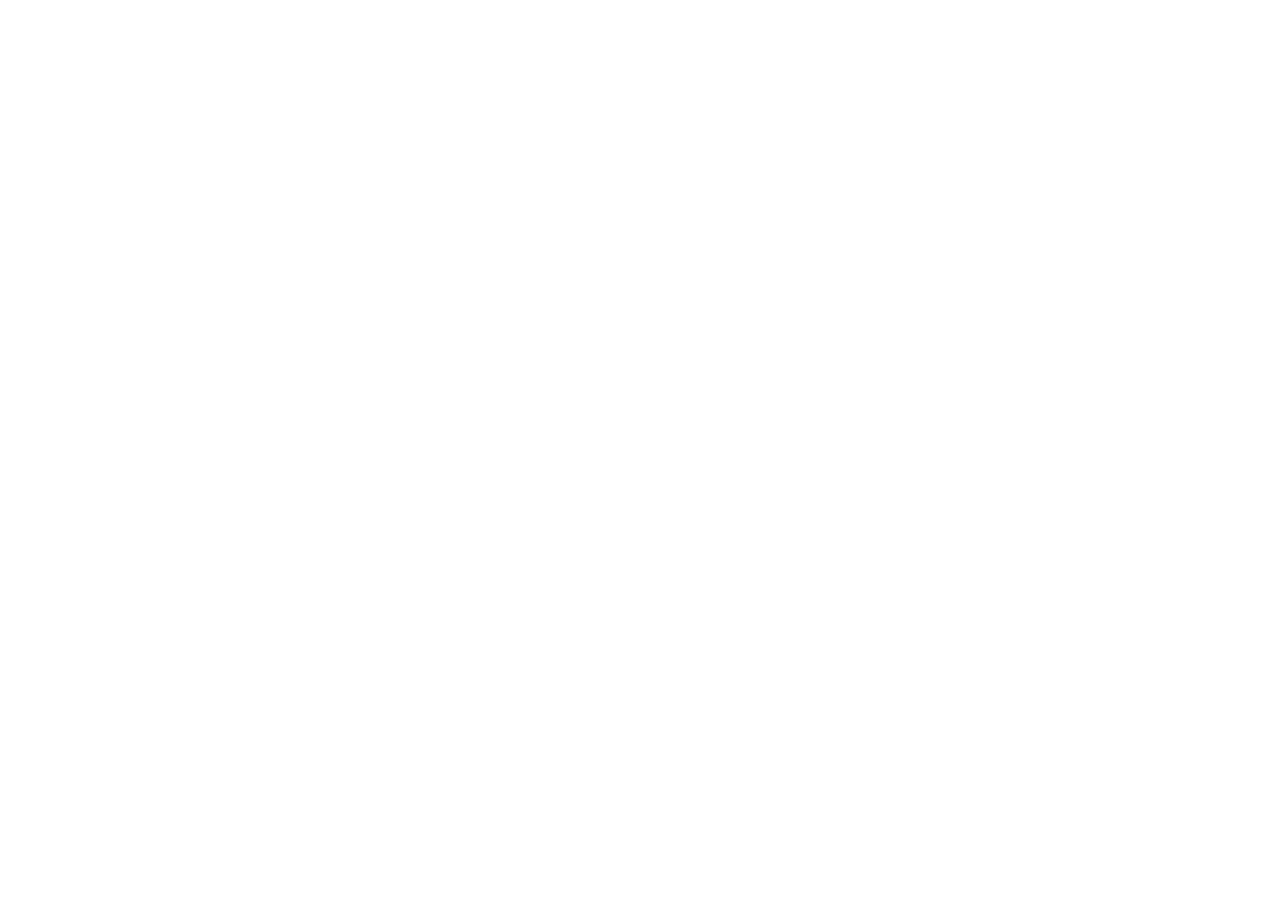
==== index.html @ 2f70f48c "init project" ====
<!DOCTYPE html>
<html lang="en">

<head>
  <meta charset="UTF-8">
  <meta http-equiv="X-UA-Compatible" content="IE=edge">
  <meta name="viewport" content="width=device-width, initial-scale=1.0">
  <title>Document</title>
</head>

<body>

</body>

</html>
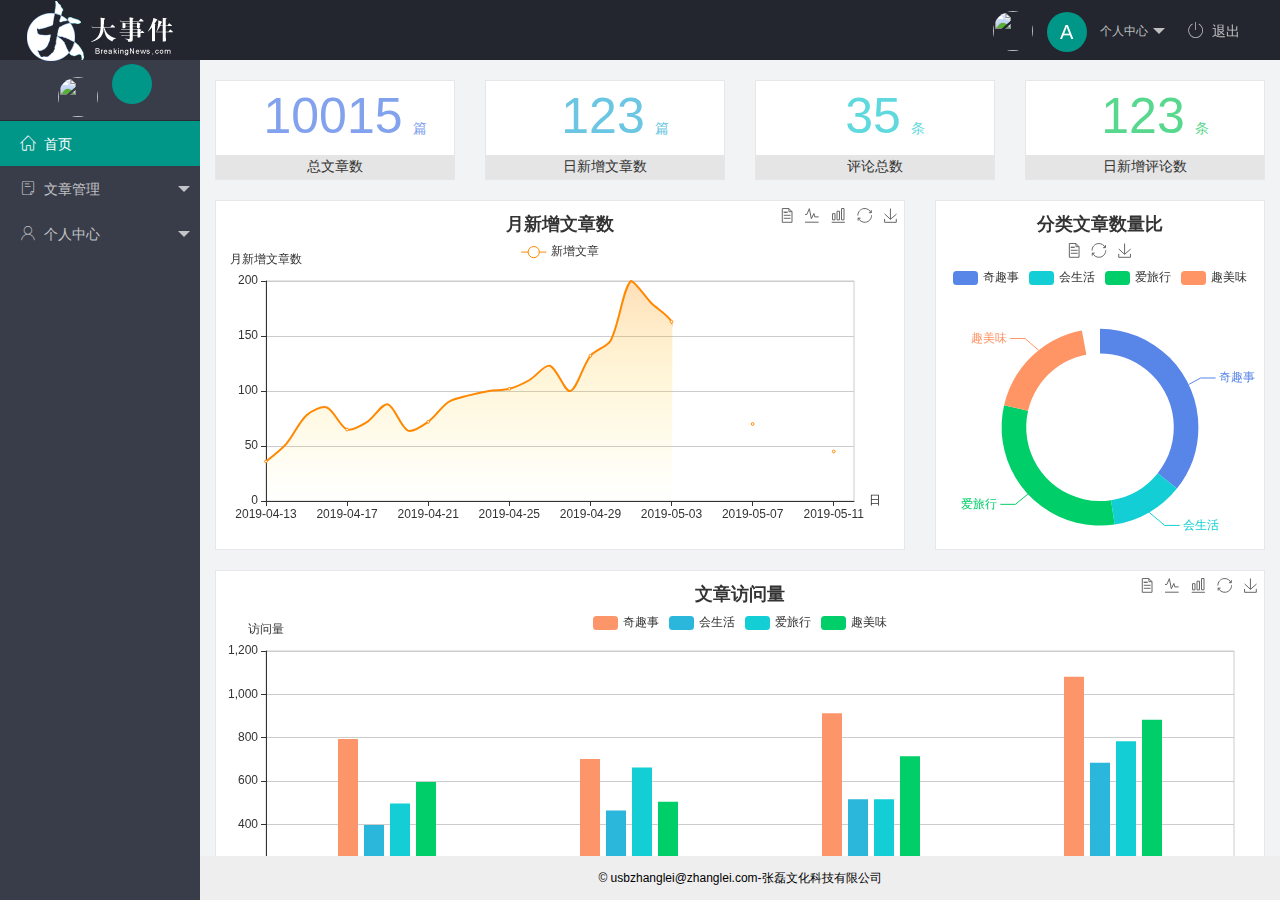
==== commit b0925c0a: "完成了主页功能的开发" ====
--- a/index.html
+++ b/index.html
@@ -1,15 +1,85 @@
 <!DOCTYPE html>
-<html lang="en">
+<html>
 
 <head>
-  <meta charset="UTF-8">
-  <meta http-equiv="X-UA-Compatible" content="IE=edge">
-  <meta name="viewport" content="width=device-width, initial-scale=1.0">
-  <title>Document</title>
+  <meta charset="utf-8">
+  <meta name="viewport" content="width=device-width, initial-scale=1, maximum-scale=1">
+  <title>后台主页</title>
+  <link rel="stylesheet" href="./assets/lib/layui/css/layui.css">
+  <link rel="stylesheet" href="./assets/fonts/iconfont.css">
+  <link rel="stylesheet" href="./assets/css/index.css">
 </head>
 
 <body>
+  <div class="layui-layout layui-layout-admin">
+    <div class="layui-header">
+      <div class="layui-logo layui-hide-xs">
+        <img src="./assets/images/logo.png" alt="">
+      </div>
+      <!-- 头部区域（可配合layui 已有的水平导航） -->
+      <ul class="layui-nav layui-layout-right">
+        <li class="layui-nav-item layui-hide layui-show-md-inline-block">
+          <a href="javascript:;" class="userinfo">
+            <img src="http://t.cn/RCzsdCq" class="layui-nav-img">
+            <span class="text-avatar">A</span>
+            个人中心
+          </a>
+          <dl class="layui-nav-child">
+            <dd><a href="">基本资料</a></dd>
+            <dd><a href="">更换头像</a></dd>
+            <dd><a href="">重置密码</a></dd>
+          </dl>
+        <li class="layui-nav-item"><a href="javascript:;" id="btnLogout"><span class="iconfont icon-tuichu"></span>退出</a></li>
+        </li>
+    </div>
 
+    <div class="layui-side layui-bg-black">
+      <div class="layui-side-scroll">
+        <div class="userinfo">
+          <img src="http://t.cn/RCzsdCq" class="layui-nav-img">
+          <span class="text-avatar"></span>
+          <span id="welcome"></span>
+        </div>
+        <!-- 左侧导航区域（可配合layui已有的垂直导航） -->
+
+        <ul class="layui-nav layui-nav-tree" lay-shrink="all">
+          <li class="layui-nav-item layui-nav-itemed layui-this">
+            <a href="./home/dashboard.html" target="fm"><span class="iconfont icon-home"></span>首页</a>
+          </li>
+          <li class="layui-nav-item">
+            <a href="javascript:;"><span class="iconfont icon-16"></span>文章管理</a>
+            <dl class="layui-nav-child">
+              <dd><a href="javascript:;"><i class="layui-icon layui-icon-app"></i> 文章类别</a></dd>
+              <dd><a href="javascript:;"><i class="layui-icon layui-icon-app"></i> 文章列表</a></dd>
+              <dd><a href="javascript:;"><i class="layui-icon layui-icon-app"></i> 发布文章</a></dd>
+            </dl>
+          </li>
+          <li class="layui-nav-item">
+            <a href="javascript:;"><span class="iconfont icon-user"></span>个人中心</a>
+            <dl class="layui-nav-child">
+              <dd><a href="javascript:;"><i class="layui-icon layui-icon-app"></i> 基本资料</a></dd>
+              <dd><a href="javascript:;"><i class="layui-icon layui-icon-app"></i> 更换头像</a></dd>
+              <dd><a href="javascript:;"><i class="layui-icon layui-icon-app"></i> 重置密码</a></dd>
+            </dl>
+          </li>
+        </ul>
+      </div>
+    </div>
+
+    <div class="layui-body">
+      <!-- 内容主体区域 -->
+      <iframe name="fm" src="./home/dashboard.html" frameborder="0"></iframe>
+    </div>
+
+    <div class="layui-footer">
+      <!-- 底部固定区域 -->
+      © usbzhanglei@zhanglei.com-张磊文化科技有限公司
+    </div>
+  </div>
+  <script src="./assets/lib/layui/layui.all.js"></script>
+  <script src="./assets/lib/jquery.js"></script>
+  <script src="./assets/js/baseAPI.js"></script>
+  <script src="./assets/js/index.js"></script>
 </body>
 
 </html>--- a/assets/lib/layui/css/layui.css
+++ b/assets/lib/layui/css/layui.css
@@ -0,0 +1,2 @@
+/** layui-v2.5.5 MIT License By https://www.layui.com */
+ .layui-inline,img{display:inline-block;vertical-align:middle}h1,h2,h3,h4,h5,h6{font-weight:400}.layui-edge,.layui-header,.layui-inline,.layui-main{position:relative}.layui-body,.layui-edge,.layui-elip{overflow:hidden}.layui-btn,.layui-edge,.layui-inline,img{vertical-align:middle}.layui-btn,.layui-disabled,.layui-icon,.layui-unselect{-moz-user-select:none;-webkit-user-select:none;-ms-user-select:none}.layui-elip,.layui-form-checkbox span,.layui-form-pane .layui-form-label{text-overflow:ellipsis;white-space:nowrap}.layui-breadcrumb,.layui-tree-btnGroup{visibility:hidden}blockquote,body,button,dd,div,dl,dt,form,h1,h2,h3,h4,h5,h6,input,li,ol,p,pre,td,textarea,th,ul{margin:0;padding:0;-webkit-tap-highlight-color:rgba(0,0,0,0)}a:active,a:hover{outline:0}img{border:none}li{list-style:none}table{border-collapse:collapse;border-spacing:0}h4,h5,h6{font-size:100%}button,input,optgroup,option,select,textarea{font-family:inherit;font-size:inherit;font-style:inherit;font-weight:inherit;outline:0}pre{white-space:pre-wrap;white-space:-moz-pre-wrap;white-space:-pre-wrap;white-space:-o-pre-wrap;word-wrap:break-word}body{line-height:24px;font:14px Helvetica Neue,Helvetica,PingFang SC,Tahoma,Arial,sans-serif}hr{height:1px;margin:10px 0;border:0;clear:both}a{color:#333;text-decoration:none}a:hover{color:#777}a cite{font-style:normal;*cursor:pointer}.layui-border-box,.layui-border-box *{box-sizing:border-box}.layui-box,.layui-box *{box-sizing:content-box}.layui-clear{clear:both;*zoom:1}.layui-clear:after{content:'\20';clear:both;*zoom:1;display:block;height:0}.layui-inline{*display:inline;*zoom:1}.layui-edge{display:inline-block;width:0;height:0;border-width:6px;border-style:dashed;border-color:transparent}.layui-edge-top{top:-4px;border-bottom-color:#999;border-bottom-style:solid}.layui-edge-right{border-left-color:#999;border-left-style:solid}.layui-edge-bottom{top:2px;border-top-color:#999;border-top-style:solid}.layui-edge-left{border-right-color:#999;border-right-style:solid}.layui-disabled,.layui-disabled:hover{color:#d2d2d2!important;cursor:not-allowed!important}.layui-circle{border-radius:100%}.layui-show{display:block!important}.layui-hide{display:none!important}@font-face{font-family:layui-icon;src:url(../font/iconfont.eot?v=250);src:url(../font/iconfont.eot?v=250#iefix) format('embedded-opentype'),url(../font/iconfont.woff2?v=250) format('woff2'),url(../font/iconfont.woff?v=250) format('woff'),url(../font/iconfont.ttf?v=250) format('truetype'),url(../font/iconfont.svg?v=250#layui-icon) format('svg')}.layui-icon{font-family:layui-icon!important;font-size:16px;font-style:normal;-webkit-font-smoothing:antialiased;-moz-osx-font-smoothing:grayscale}.layui-icon-reply-fill:before{content:"\e611"}.layui-icon-set-fill:before{content:"\e614"}.layui-icon-menu-fill:before{content:"\e60f"}.layui-icon-search:before{content:"\e615"}.layui-icon-share:before{content:"\e641"}.layui-icon-set-sm:before{content:"\e620"}.layui-icon-engine:before{content:"\e628"}.layui-icon-close:before{content:"\1006"}.layui-icon-close-fill:before{content:"\1007"}.layui-icon-chart-screen:before{content:"\e629"}.layui-icon-star:before{content:"\e600"}.layui-icon-circle-dot:before{content:"\e617"}.layui-icon-chat:before{content:"\e606"}.layui-icon-release:before{content:"\e609"}.layui-icon-list:before{content:"\e60a"}.layui-icon-chart:before{content:"\e62c"}.layui-icon-ok-circle:before{content:"\1005"}.layui-icon-layim-theme:before{content:"\e61b"}.layui-icon-table:before{content:"\e62d"}.layui-icon-right:before{content:"\e602"}.layui-icon-left:before{content:"\e603"}.layui-icon-cart-simple:before{content:"\e698"}.layui-icon-face-cry:before{content:"\e69c"}.layui-icon-face-smile:before{content:"\e6af"}.layui-icon-survey:before{content:"\e6b2"}.layui-icon-tree:before{content:"\e62e"}.layui-icon-upload-circle:before{content:"\e62f"}.layui-icon-add-circle:before{content:"\e61f"}.layui-icon-download-circle:before{content:"\e601"}.layui-icon-templeate-1:before{content:"\e630"}.layui-icon-util:before{content:"\e631"}.layui-icon-face-surprised:before{content:"\e664"}.layui-icon-edit:before{content:"\e642"}.layui-icon-speaker:before{content:"\e645"}.layui-icon-down:before{content:"\e61a"}.layui-icon-file:before{content:"\e621"}.layui-icon-layouts:before{content:"\e632"}.layui-icon-rate-half:before{content:"\e6c9"}.layui-icon-add-circle-fine:before{content:"\e608"}.layui-icon-prev-circle:before{content:"\e633"}.layui-icon-read:before{content:"\e705"}.layui-icon-404:before{content:"\e61c"}.layui-icon-carousel:before{content:"\e634"}.layui-icon-help:before{content:"\e607"}.layui-icon-code-circle:before{content:"\e635"}.layui-icon-water:before{content:"\e636"}.layui-icon-username:before{content:"\e66f"}.layui-icon-find-fill:before{content:"\e670"}.layui-icon-about:before{content:"\e60b"}.layui-icon-location:before{content:"\e715"}.layui-icon-up:before{content:"\e619"}.layui-icon-pause:before{content:"\e651"}.layui-icon-date:before{content:"\e637"}.layui-icon-layim-uploadfile:before{content:"\e61d"}.layui-icon-delete:before{content:"\e640"}.layui-icon-play:before{content:"\e652"}.layui-icon-top:before{content:"\e604"}.layui-icon-friends:before{content:"\e612"}.layui-icon-refresh-3:before{content:"\e9aa"}.layui-icon-ok:before{content:"\e605"}.layui-icon-layer:before{content:"\e638"}.layui-icon-face-smile-fine:before{content:"\e60c"}.layui-icon-dollar:before{content:"\e659"}.layui-icon-group:before{content:"\e613"}.layui-icon-layim-download:before{content:"\e61e"}.layui-icon-picture-fine:before{content:"\e60d"}.layui-icon-link:before{content:"\e64c"}.layui-icon-diamond:before{content:"\e735"}.layui-icon-log:before{content:"\e60e"}.layui-icon-rate-solid:before{content:"\e67a"}.layui-icon-fonts-del:before{content:"\e64f"}.layui-icon-unlink:before{content:"\e64d"}.layui-icon-fonts-clear:before{content:"\e639"}.layui-icon-triangle-r:before{content:"\e623"}.layui-icon-circle:before{content:"\e63f"}.layui-icon-radio:before{content:"\e643"}.layui-icon-align-center:before{content:"\e647"}.layui-icon-align-right:before{content:"\e648"}.layui-icon-align-left:before{content:"\e649"}.layui-icon-loading-1:before{content:"\e63e"}.layui-icon-return:before{content:"\e65c"}.layui-icon-fonts-strong:before{content:"\e62b"}.layui-icon-upload:before{content:"\e67c"}.layui-icon-dialogue:before{content:"\e63a"}.layui-icon-video:before{content:"\e6ed"}.layui-icon-headset:before{content:"\e6fc"}.layui-icon-cellphone-fine:before{content:"\e63b"}.layui-icon-add-1:before{content:"\e654"}.layui-icon-face-smile-b:before{content:"\e650"}.layui-icon-fonts-html:before{content:"\e64b"}.layui-icon-form:before{content:"\e63c"}.layui-icon-cart:before{content:"\e657"}.layui-icon-camera-fill:before{content:"\e65d"}.layui-icon-tabs:before{content:"\e62a"}.layui-icon-fonts-code:before{content:"\e64e"}.layui-icon-fire:before{content:"\e756"}.layui-icon-set:before{content:"\e716"}.layui-icon-fonts-u:before{content:"\e646"}.layui-icon-triangle-d:before{content:"\e625"}.layui-icon-tips:before{content:"\e702"}.layui-icon-picture:before{content:"\e64a"}.layui-icon-more-vertical:before{content:"\e671"}.layui-icon-flag:before{content:"\e66c"}.layui-icon-loading:before{content:"\e63d"}.layui-icon-fonts-i:before{content:"\e644"}.layui-icon-refresh-1:before{content:"\e666"}.layui-icon-rmb:before{content:"\e65e"}.layui-icon-home:before{content:"\e68e"}.layui-icon-user:before{content:"\e770"}.layui-icon-notice:before{content:"\e667"}.layui-icon-login-weibo:before{content:"\e675"}.layui-icon-voice:before{content:"\e688"}.layui-icon-upload-drag:before{content:"\e681"}.layui-icon-login-qq:before{content:"\e676"}.layui-icon-snowflake:before{content:"\e6b1"}.layui-icon-file-b:before{content:"\e655"}.layui-icon-template:before{content:"\e663"}.layui-icon-auz:before{content:"\e672"}.layui-icon-console:before{content:"\e665"}.layui-icon-app:before{content:"\e653"}.layui-icon-prev:before{content:"\e65a"}.layui-icon-website:before{content:"\e7ae"}.layui-icon-next:before{content:"\e65b"}.layui-icon-component:before{content:"\e857"}.layui-icon-more:before{content:"\e65f"}.layui-icon-login-wechat:before{content:"\e677"}.layui-icon-shrink-right:before{content:"\e668"}.layui-icon-spread-left:before{content:"\e66b"}.layui-icon-camera:before{content:"\e660"}.layui-icon-note:before{content:"\e66e"}.layui-icon-refresh:before{content:"\e669"}.layui-icon-female:before{content:"\e661"}.layui-icon-male:before{content:"\e662"}.layui-icon-password:before{content:"\e673"}.layui-icon-senior:before{content:"\e674"}.layui-icon-theme:before{content:"\e66a"}.layui-icon-tread:before{content:"\e6c5"}.layui-icon-praise:before{content:"\e6c6"}.layui-icon-star-fill:before{content:"\e658"}.layui-icon-rate:before{content:"\e67b"}.layui-icon-template-1:before{content:"\e656"}.layui-icon-vercode:before{content:"\e679"}.layui-icon-cellphone:before{content:"\e678"}.layui-icon-screen-full:before{content:"\e622"}.layui-icon-screen-restore:before{content:"\e758"}.layui-icon-cols:before{content:"\e610"}.layui-icon-export:before{content:"\e67d"}.layui-icon-print:before{content:"\e66d"}.layui-icon-slider:before{content:"\e714"}.layui-icon-addition:before{content:"\e624"}.layui-icon-subtraction:before{content:"\e67e"}.layui-icon-service:before{content:"\e626"}.layui-icon-transfer:before{content:"\e691"}.layui-main{width:1140px;margin:0 auto}.layui-header{z-index:1000;height:60px}.layui-header a:hover{transition:all .5s;-webkit-transition:all .5s}.layui-side{position:fixed;left:0;top:0;bottom:0;z-index:999;width:200px;overflow-x:hidden}.layui-side-scroll{position:relative;width:220px;height:100%;overflow-x:hidden}.layui-body{position:absolute;left:200px;right:0;top:0;bottom:0;z-index:998;width:auto;overflow-y:auto;box-sizing:border-box}.layui-layout-body{overflow:hidden}.layui-layout-admin .layui-header{background-color:#23262E}.layui-layout-admin .layui-side{top:60px;width:200px;overflow-x:hidden}.layui-layout-admin .layui-body{position:fixed;top:60px;bottom:44px}.layui-layout-admin .layui-main{width:auto;margin:0 15px}.layui-layout-admin .layui-footer{position:fixed;left:200px;right:0;bottom:0;height:44px;line-height:44px;padding:0 15px;background-color:#eee}.layui-layout-admin .layui-logo{position:absolute;left:0;top:0;width:200px;height:100%;line-height:60px;text-align:center;color:#009688;font-size:16px}.layui-layout-admin .layui-header .layui-nav{background:0 0}.layui-layout-left{position:absolute!important;left:200px;top:0}.layui-layout-right{position:absolute!important;right:0;top:0}.layui-container{position:relative;margin:0 auto;padding:0 15px;box-sizing:border-box}.layui-fluid{position:relative;margin:0 auto;padding:0 15px}.layui-row:after,.layui-row:before{content:'';display:block;clear:both}.layui-col-lg1,.layui-col-lg10,.layui-col-lg11,.layui-col-lg12,.layui-col-lg2,.layui-col-lg3,.layui-col-lg4,.layui-col-lg5,.layui-col-lg6,.layui-col-lg7,.layui-col-lg8,.layui-col-lg9,.layui-col-md1,.layui-col-md10,.layui-col-md11,.layui-col-md12,.layui-col-md2,.layui-col-md3,.layui-col-md4,.layui-col-md5,.layui-col-md6,.layui-col-md7,.layui-col-md8,.layui-col-md9,.layui-col-sm1,.layui-col-sm10,.layui-col-sm11,.layui-col-sm12,.layui-col-sm2,.layui-col-sm3,.layui-col-sm4,.layui-col-sm5,.layui-col-sm6,.layui-col-sm7,.layui-col-sm8,.layui-col-sm9,.layui-col-xs1,.layui-col-xs10,.layui-col-xs11,.layui-col-xs12,.layui-col-xs2,.layui-col-xs3,.layui-col-xs4,.layui-col-xs5,.layui-col-xs6,.layui-col-xs7,.layui-col-xs8,.layui-col-xs9{position:relative;display:block;box-sizing:border-box}.layui-col-xs1,.layui-col-xs10,.layui-col-xs11,.layui-col-xs12,.layui-col-xs2,.layui-col-xs3,.layui-col-xs4,.layui-col-xs5,.layui-col-xs6,.layui-col-xs7,.layui-col-xs8,.layui-col-xs9{float:left}.layui-col-xs1{width:8.33333333%}.layui-col-xs2{width:16.66666667%}.layui-col-xs3{width:25%}.layui-col-xs4{width:33.33333333%}.layui-col-xs5{width:41.66666667%}.layui-col-xs6{width:50%}.layui-col-xs7{width:58.33333333%}.layui-col-xs8{width:66.66666667%}.layui-col-xs9{width:75%}.layui-col-xs10{width:83.33333333%}.layui-col-xs11{width:91.66666667%}.layui-col-xs12{width:100%}.layui-col-xs-offset1{margin-left:8.33333333%}.layui-col-xs-offset2{margin-left:16.66666667%}.layui-col-xs-offset3{margin-left:25%}.layui-col-xs-offset4{margin-left:33.33333333%}.layui-col-xs-offset5{margin-left:41.66666667%}.layui-col-xs-offset6{margin-left:50%}.layui-col-xs-offset7{margin-left:58.33333333%}.layui-col-xs-offset8{margin-left:66.66666667%}.layui-col-xs-offset9{margin-left:75%}.layui-col-xs-offset10{margin-left:83.33333333%}.layui-col-xs-offset11{margin-left:91.66666667%}.layui-col-xs-offset12{margin-left:100%}@media screen and (max-width:768px){.layui-hide-xs{display:none!important}.layui-show-xs-block{display:block!important}.layui-show-xs-inline{display:inline!important}.layui-show-xs-inline-block{display:inline-block!important}}@media screen and (min-width:768px){.layui-container{width:750px}.layui-hide-sm{display:none!important}.layui-show-sm-block{display:block!important}.layui-show-sm-inline{display:inline!important}.layui-show-sm-inline-block{display:inline-block!important}.layui-col-sm1,.layui-col-sm10,.layui-col-sm11,.layui-col-sm12,.layui-col-sm2,.layui-col-sm3,.layui-col-sm4,.layui-col-sm5,.layui-col-sm6,.layui-col-sm7,.layui-col-sm8,.layui-col-sm9{float:left}.layui-col-sm1{width:8.33333333%}.layui-col-sm2{width:16.66666667%}.layui-col-sm3{width:25%}.layui-col-sm4{width:33.33333333%}.layui-col-sm5{width:41.66666667%}.layui-col-sm6{width:50%}.layui-col-sm7{width:58.33333333%}.layui-col-sm8{width:66.66666667%}.layui-col-sm9{width:75%}.layui-col-sm10{width:83.33333333%}.layui-col-sm11{width:91.66666667%}.layui-col-sm12{width:100%}.layui-col-sm-offset1{margin-left:8.33333333%}.layui-col-sm-offset2{margin-left:16.66666667%}.layui-col-sm-offset3{margin-left:25%}.layui-col-sm-offset4{margin-left:33.33333333%}.layui-col-sm-offset5{margin-left:41.66666667%}.layui-col-sm-offset6{margin-left:50%}.layui-col-sm-offset7{margin-left:58.33333333%}.layui-col-sm-offset8{margin-left:66.66666667%}.layui-col-sm-offset9{margin-left:75%}.layui-col-sm-offset10{margin-left:83.33333333%}.layui-col-sm-offset11{margin-left:91.66666667%}.layui-col-sm-offset12{margin-left:100%}}@media screen and (min-width:992px){.layui-container{width:970px}.layui-hide-md{display:none!important}.layui-show-md-block{display:block!important}.layui-show-md-inline{display:inline!important}.layui-show-md-inline-block{display:inline-block!important}.layui-col-md1,.layui-col-md10,.layui-col-md11,.layui-col-md12,.layui-col-md2,.layui-col-md3,.layui-col-md4,.layui-col-md5,.layui-col-md6,.layui-col-md7,.layui-col-md8,.layui-col-md9{float:left}.layui-col-md1{width:8.33333333%}.layui-col-md2{width:16.66666667%}.layui-col-md3{width:25%}.layui-col-md4{width:33.33333333%}.layui-col-md5{width:41.66666667%}.layui-col-md6{width:50%}.layui-col-md7{width:58.33333333%}.layui-col-md8{width:66.66666667%}.layui-col-md9{width:75%}.layui-col-md10{width:83.33333333%}.layui-col-md11{width:91.66666667%}.layui-col-md12{width:100%}.layui-col-md-offset1{margin-left:8.33333333%}.layui-col-md-offset2{margin-left:16.66666667%}.layui-col-md-offset3{margin-left:25%}.layui-col-md-offset4{margin-left:33.33333333%}.layui-col-md-offset5{margin-left:41.66666667%}.layui-col-md-offset6{margin-left:50%}.layui-col-md-offset7{margin-left:58.33333333%}.layui-col-md-offset8{margin-left:66.66666667%}.layui-col-md-offset9{margin-left:75%}.layui-col-md-offset10{margin-left:83.33333333%}.layui-col-md-offset11{margin-left:91.66666667%}.layui-col-md-offset12{margin-left:100%}}@media screen and (min-width:1200px){.layui-container{width:1170px}.layui-hide-lg{display:none!important}.layui-show-lg-block{display:block!important}.layui-show-lg-inline{display:inline!important}.layui-show-lg-inline-block{display:inline-block!important}.layui-col-lg1,.layui-col-lg10,.layui-col-lg11,.layui-col-lg12,.layui-col-lg2,.layui-col-lg3,.layui-col-lg4,.layui-col-lg5,.layui-col-lg6,.layui-col-lg7,.layui-col-lg8,.layui-col-lg9{float:left}.layui-col-lg1{width:8.33333333%}.layui-col-lg2{width:16.66666667%}.layui-col-lg3{width:25%}.layui-col-lg4{width:33.33333333%}.layui-col-lg5{width:41.66666667%}.layui-col-lg6{width:50%}.layui-col-lg7{width:58.33333333%}.layui-col-lg8{width:66.66666667%}.layui-col-lg9{width:75%}.layui-col-lg10{width:83.33333333%}.layui-col-lg11{width:91.66666667%}.layui-col-lg12{width:100%}.layui-col-lg-offset1{margin-left:8.33333333%}.layui-col-lg-offset2{margin-left:16.66666667%}.layui-col-lg-offset3{margin-left:25%}.layui-col-lg-offset4{margin-left:33.33333333%}.layui-col-lg-offset5{margin-left:41.66666667%}.layui-col-lg-offset6{margin-left:50%}.layui-col-lg-offset7{margin-left:58.33333333%}.layui-col-lg-offset8{margin-left:66.66666667%}.layui-col-lg-offset9{margin-left:75%}.layui-col-lg-offset10{margin-left:83.33333333%}.layui-col-lg-offset11{margin-left:91.66666667%}.layui-col-lg-offset12{margin-left:100%}}.layui-col-space1{margin:-.5px}.layui-col-space1>*{padding:.5px}.layui-col-space3{margin:-1.5px}.layui-col-space3>*{padding:1.5px}.layui-col-space5{margin:-2.5px}.layui-col-space5>*{padding:2.5px}.layui-col-space8{margin:-3.5px}.layui-col-space8>*{padding:3.5px}.layui-col-space10{margin:-5px}.layui-col-space10>*{padding:5px}.layui-col-space12{margin:-6px}.layui-col-space12>*{padding:6px}.layui-col-space15{margin:-7.5px}.layui-col-space15>*{padding:7.5px}.layui-col-space18{margin:-9px}.layui-col-space18>*{padding:9px}.layui-col-space20{margin:-10px}.layui-col-space20>*{padding:10px}.layui-col-space22{margin:-11px}.layui-col-space22>*{padding:11px}.layui-col-space25{margin:-12.5px}.layui-col-space25>*{padding:12.5px}.layui-col-space30{margin:-15px}.layui-col-space30>*{padding:15px}.layui-btn,.layui-input,.layui-select,.layui-textarea,.layui-upload-button{outline:0;-webkit-appearance:none;transition:all .3s;-webkit-transition:all .3s;box-sizing:border-box}.layui-elem-quote{margin-bottom:10px;padding:15px;line-height:22px;border-left:5px solid #009688;border-radius:0 2px 2px 0;background-color:#f2f2f2}.layui-quote-nm{border-style:solid;border-width:1px 1px 1px 5px;background:0 0}.layui-elem-field{margin-bottom:10px;padding:0;border-width:1px;border-style:solid}.layui-elem-field legend{margin-left:20px;padding:0 10px;font-size:20px;font-weight:300}.layui-field-title{margin:10px 0 20px;border-width:1px 0 0}.layui-field-box{padding:10px 15px}.layui-field-title .layui-field-box{padding:10px 0}.layui-progress{position:relative;height:6px;border-radius:20px;background-color:#e2e2e2}.layui-progress-bar{position:absolute;left:0;top:0;width:0;max-width:100%;height:6px;border-radius:20px;text-align:right;background-color:#5FB878;transition:all .3s;-webkit-transition:all .3s}.layui-progress-big,.layui-progress-big .layui-progress-bar{height:18px;line-height:18px}.layui-progress-text{position:relative;top:-20px;line-height:18px;font-size:12px;color:#666}.layui-progress-big .layui-progress-text{position:static;padding:0 10px;color:#fff}.layui-collapse{border-width:1px;border-style:solid;border-radius:2px}.layui-colla-content,.layui-colla-item{border-top-width:1px;border-top-style:solid}.layui-colla-item:first-child{border-top:none}.layui-colla-title{position:relative;height:42px;line-height:42px;padding:0 15px 0 35px;color:#333;background-color:#f2f2f2;cursor:pointer;font-size:14px;overflow:hidden}.layui-colla-content{display:none;padding:10px 15px;line-height:22px;color:#666}.layui-colla-icon{position:absolute;left:15px;top:0;font-size:14px}.layui-card{margin-bottom:15px;border-radius:2px;background-color:#fff;box-shadow:0 1px 2px 0 rgba(0,0,0,.05)}.layui-card:last-child{margin-bottom:0}.layui-card-header{position:relative;height:42px;line-height:42px;padding:0 15px;border-bottom:1px solid #f6f6f6;color:#333;border-radius:2px 2px 0 0;font-size:14px}.layui-bg-black,.layui-bg-blue,.layui-bg-cyan,.layui-bg-green,.layui-bg-orange,.layui-bg-red{color:#fff!important}.layui-card-body{position:relative;padding:10px 15px;line-height:24px}.layui-card-body[pad15]{padding:15px}.layui-card-body[pad20]{padding:20px}.layui-card-body .layui-table{margin:5px 0}.layui-card .layui-tab{margin:0}.layui-panel-window{position:relative;padding:15px;border-radius:0;border-top:5px solid #E6E6E6;background-color:#fff}.layui-auxiliar-moving{position:fixed;left:0;right:0;top:0;bottom:0;width:100%;height:100%;background:0 0;z-index:9999999999}.layui-form-label,.layui-form-mid,.layui-form-select,.layui-input-block,.layui-input-inline,.layui-textarea{position:relative}.layui-bg-red{background-color:#FF5722!important}.layui-bg-orange{background-color:#FFB800!important}.layui-bg-green{background-color:#009688!important}.layui-bg-cyan{background-color:#2F4056!important}.layui-bg-blue{background-color:#1E9FFF!important}.layui-bg-black{background-color:#393D49!important}.layui-bg-gray{background-color:#eee!important;color:#666!important}.layui-badge-rim,.layui-colla-content,.layui-colla-item,.layui-collapse,.layui-elem-field,.layui-form-pane .layui-form-item[pane],.layui-form-pane .layui-form-label,.layui-input,.layui-layedit,.layui-layedit-tool,.layui-quote-nm,.layui-select,.layui-tab-bar,.layui-tab-card,.layui-tab-title,.layui-tab-title .layui-this:after,.layui-textarea{border-color:#e6e6e6}.layui-timeline-item:before,hr{background-color:#e6e6e6}.layui-text{line-height:22px;font-size:14px;color:#666}.layui-text h1,.layui-text h2,.layui-text h3{font-weight:500;color:#333}.layui-text h1{font-size:30px}.layui-text h2{font-size:24px}.layui-text h3{font-size:18px}.layui-text a:not(.layui-btn){color:#01AAED}.layui-text a:not(.layui-btn):hover{text-decoration:underline}.layui-text ul{padding:5px 0 5px 15px}.layui-text ul li{margin-top:5px;list-style-type:disc}.layui-text em,.layui-word-aux{color:#999!important;padding:0 5px!important}.layui-btn{display:inline-block;height:38px;line-height:38px;padding:0 18px;background-color:#009688;color:#fff;white-space:nowrap;text-align:center;font-size:14px;border:none;border-radius:2px;cursor:pointer}.layui-btn:hover{opacity:.8;filter:alpha(opacity=80);color:#fff}.layui-btn:active{opacity:1;filter:alpha(opacity=100)}.layui-btn+.layui-btn{margin-left:10px}.layui-btn-container{font-size:0}.layui-btn-container .layui-btn{margin-right:10px;margin-bottom:10px}.layui-btn-container .layui-btn+.layui-btn{margin-left:0}.layui-table .layui-btn-container .layui-btn{margin-bottom:9px}.layui-btn-radius{border-radius:100px}.layui-btn .layui-icon{margin-right:3px;font-size:18px;vertical-align:bottom;vertical-align:middle\9}.layui-btn-primary{border:1px solid #C9C9C9;background-color:#fff;color:#555}.layui-btn-primary:hover{border-color:#009688;color:#333}.layui-btn-normal{background-color:#1E9FFF}.layui-btn-warm{background-color:#FFB800}.layui-btn-danger{background-color:#FF5722}.layui-btn-checked{background-color:#5FB878}.layui-btn-disabled,.layui-btn-disabled:active,.layui-btn-disabled:hover{border:1px solid #e6e6e6;background-color:#FBFBFB;color:#C9C9C9;cursor:not-allowed;opacity:1}.layui-btn-lg{height:44px;line-height:44px;padding:0 25px;font-size:16px}.layui-btn-sm{height:30px;line-height:30px;padding:0 10px;font-size:12px}.layui-btn-sm i{font-size:16px!important}.layui-btn-xs{height:22px;line-height:22px;padding:0 5px;font-size:12px}.layui-btn-xs i{font-size:14px!important}.layui-btn-group{display:inline-block;vertical-align:middle;font-size:0}.layui-btn-group .layui-btn{margin-left:0!important;margin-right:0!important;border-left:1px solid rgba(255,255,255,.5);border-radius:0}.layui-btn-group .layui-btn-primary{border-left:none}.layui-btn-group .layui-btn-primary:hover{border-color:#C9C9C9;color:#009688}.layui-btn-group .layui-btn:first-child{border-left:none;border-radius:2px 0 0 2px}.layui-btn-group .layui-btn-primary:first-child{border-left:1px solid #c9c9c9}.layui-btn-group .layui-btn:last-child{border-radius:0 2px 2px 0}.layui-btn-group .layui-btn+.layui-btn{margin-left:0}.layui-btn-group+.layui-btn-group{margin-left:10px}.layui-btn-fluid{width:100%}.layui-input,.layui-select,.layui-textarea{height:38px;line-height:1.3;line-height:38px\9;border-width:1px;border-style:solid;background-color:#fff;border-radius:2px}.layui-input::-webkit-input-placeholder,.layui-select::-webkit-input-placeholder,.layui-textarea::-webkit-input-placeholder{line-height:1.3}.layui-input,.layui-textarea{display:block;width:100%;padding-left:10px}.layui-input:hover,.layui-textarea:hover{border-color:#D2D2D2!important}.layui-input:focus,.layui-textarea:focus{border-color:#C9C9C9!important}.layui-textarea{min-height:100px;height:auto;line-height:20px;padding:6px 10px;resize:vertical}.layui-select{padding:0 10px}.layui-form input[type=checkbox],.layui-form input[type=radio],.layui-form select{display:none}.layui-form [lay-ignore]{display:initial}.layui-form-item{margin-bottom:15px;clear:both;*zoom:1}.layui-form-item:after{content:'\20';clear:both;*zoom:1;display:block;height:0}.layui-form-label{float:left;display:block;padding:9px 15px;width:80px;font-weight:400;line-height:20px;text-align:right}.layui-form-label-col{display:block;float:none;padding:9px 0;line-height:20px;text-align:left}.layui-form-item .layui-inline{margin-bottom:5px;margin-right:10px}.layui-input-block{margin-left:110px;min-height:36px}.layui-input-inline{display:inline-block;vertical-align:middle}.layui-form-item .layui-input-inline{float:left;width:190px;margin-right:10px}.layui-form-text .layui-input-inline{width:auto}.layui-form-mid{float:left;display:block;padding:9px 0!important;line-height:20px;margin-right:10px}.layui-form-danger+.layui-form-select .layui-input,.layui-form-danger:focus{border-color:#FF5722!important}.layui-form-select .layui-input{padding-right:30px;cursor:pointer}.layui-form-select .layui-edge{position:absolute;right:10px;top:50%;margin-top:-3px;cursor:pointer;border-width:6px;border-top-color:#c2c2c2;border-top-style:solid;transition:all .3s;-webkit-transition:all .3s}.layui-form-select dl{display:none;position:absolute;left:0;top:42px;padding:5px 0;z-index:899;min-width:100%;border:1px solid #d2d2d2;max-height:300px;overflow-y:auto;background-color:#fff;border-radius:2px;box-shadow:0 2px 4px rgba(0,0,0,.12);box-sizing:border-box}.layui-form-select dl dd,.layui-form-select dl dt{padding:0 10px;line-height:36px;white-space:nowrap;overflow:hidden;text-overflow:ellipsis}.layui-form-select dl dt{font-size:12px;color:#999}.layui-form-select dl dd{cursor:pointer}.layui-form-select dl dd:hover{background-color:#f2f2f2;-webkit-transition:.5s all;transition:.5s all}.layui-form-select .layui-select-group dd{padding-left:20px}.layui-form-select dl dd.layui-select-tips{padding-left:10px!important;color:#999}.layui-form-select dl dd.layui-this{background-color:#5FB878;color:#fff}.layui-form-checkbox,.layui-form-select dl dd.layui-disabled{background-color:#fff}.layui-form-selected dl{display:block}.layui-form-checkbox,.layui-form-checkbox *,.layui-form-switch{display:inline-block;vertical-align:middle}.layui-form-selected .layui-edge{margin-top:-9px;-webkit-transform:rotate(180deg);transform:rotate(180deg);margin-top:-3px\9}:root .layui-form-selected .layui-edge{margin-top:-9px\0/IE9}.layui-form-selectup dl{top:auto;bottom:42px}.layui-select-none{margin:5px 0;text-align:center;color:#999}.layui-select-disabled .layui-disabled{border-color:#eee!important}.layui-select-disabled .layui-edge{border-top-color:#d2d2d2}.layui-form-checkbox{position:relative;height:30px;line-height:30px;margin-right:10px;padding-right:30px;cursor:pointer;font-size:0;-webkit-transition:.1s linear;transition:.1s linear;box-sizing:border-box}.layui-form-checkbox span{padding:0 10px;height:100%;font-size:14px;border-radius:2px 0 0 2px;background-color:#d2d2d2;color:#fff;overflow:hidden}.layui-form-checkbox:hover span{background-color:#c2c2c2}.layui-form-checkbox i{position:absolute;right:0;top:0;width:30px;height:28px;border:1px solid #d2d2d2;border-left:none;border-radius:0 2px 2px 0;color:#fff;font-size:20px;text-align:center}.layui-form-checkbox:hover i{border-color:#c2c2c2;color:#c2c2c2}.layui-form-checked,.layui-form-checked:hover{border-color:#5FB878}.layui-form-checked span,.layui-form-checked:hover span{background-color:#5FB878}.layui-form-checked i,.layui-form-checked:hover i{color:#5FB878}.layui-form-item .layui-form-checkbox{margin-top:4px}.layui-form-checkbox[lay-skin=primary]{height:auto!important;line-height:normal!important;min-width:18px;min-height:18px;border:none!important;margin-right:0;padding-left:28px;padding-right:0;background:0 0}.layui-form-checkbox[lay-skin=primary] span{padding-left:0;padding-right:15px;line-height:18px;background:0 0;color:#666}.layui-form-checkbox[lay-skin=primary] i{right:auto;left:0;width:16px;height:16px;line-height:16px;border:1px solid #d2d2d2;font-size:12px;border-radius:2px;background-color:#fff;-webkit-transition:.1s linear;transition:.1s linear}.layui-form-checkbox[lay-skin=primary]:hover i{border-color:#5FB878;color:#fff}.layui-form-checked[lay-skin=primary] i{border-color:#5FB878!important;background-color:#5FB878;color:#fff}.layui-checkbox-disbaled[lay-skin=primary] span{background:0 0!important;color:#c2c2c2}.layui-checkbox-disbaled[lay-skin=primary]:hover i{border-color:#d2d2d2}.layui-form-item .layui-form-checkbox[lay-skin=primary]{margin-top:10px}.layui-form-switch{position:relative;height:22px;line-height:22px;min-width:35px;padding:0 5px;margin-top:8px;border:1px solid #d2d2d2;border-radius:20px;cursor:pointer;background-color:#fff;-webkit-transition:.1s linear;transition:.1s linear}.layui-form-switch i{position:absolute;left:5px;top:3px;width:16px;height:16px;border-radius:20px;background-color:#d2d2d2;-webkit-transition:.1s linear;transition:.1s linear}.layui-form-switch em{position:relative;top:0;width:25px;margin-left:21px;padding:0!important;text-align:center!important;color:#999!important;font-style:normal!important;font-size:12px}.layui-form-onswitch{border-color:#5FB878;background-color:#5FB878}.layui-checkbox-disbaled,.layui-checkbox-disbaled i{border-color:#e2e2e2!important}.layui-form-onswitch i{left:100%;margin-left:-21px;background-color:#fff}.layui-form-onswitch em{margin-left:5px;margin-right:21px;color:#fff!important}.layui-checkbox-disbaled span{background-color:#e2e2e2!important}.layui-checkbox-disbaled:hover i{color:#fff!important}[lay-radio]{display:none}.layui-form-radio,.layui-form-radio *{display:inline-block;vertical-align:middle}.layui-form-radio{line-height:28px;margin:6px 10px 0 0;padding-right:10px;cursor:pointer;font-size:0}.layui-form-radio *{font-size:14px}.layui-form-radio>i{margin-right:8px;font-size:22px;color:#c2c2c2}.layui-form-radio>i:hover,.layui-form-radioed>i{color:#5FB878}.layui-radio-disbaled>i{color:#e2e2e2!important}.layui-form-pane .layui-form-label{width:110px;padding:8px 15px;height:38px;line-height:20px;border-width:1px;border-style:solid;border-radius:2px 0 0 2px;text-align:center;background-color:#FBFBFB;overflow:hidden;box-sizing:border-box}.layui-form-pane .layui-input-inline{margin-left:-1px}.layui-form-pane .layui-input-block{margin-left:110px;left:-1px}.layui-form-pane .layui-input{border-radius:0 2px 2px 0}.layui-form-pane .layui-form-text .layui-form-label{float:none;width:100%;border-radius:2px;box-sizing:border-box;text-align:left}.layui-form-pane .layui-form-text .layui-input-inline{display:block;margin:0;top:-1px;clear:both}.layui-form-pane .layui-form-text .layui-input-block{margin:0;left:0;top:-1px}.layui-form-pane .layui-form-text .layui-textarea{min-height:100px;border-radius:0 0 2px 2px}.layui-form-pane .layui-form-checkbox{margin:4px 0 4px 10px}.layui-form-pane .layui-form-radio,.layui-form-pane .layui-form-switch{margin-top:6px;margin-left:10px}.layui-form-pane .layui-form-item[pane]{position:relative;border-width:1px;border-style:solid}.layui-form-pane .layui-form-item[pane] .layui-form-label{position:absolute;left:0;top:0;height:100%;border-width:0 1px 0 0}.layui-form-pane .layui-form-item[pane] .layui-input-inline{margin-left:110px}@media screen and (max-width:450px){.layui-form-item .layui-form-label{text-overflow:ellipsis;overflow:hidden;white-space:nowrap}.layui-form-item .layui-inline{display:block;margin-right:0;margin-bottom:20px;clear:both}.layui-form-item .layui-inline:after{content:'\20';clear:both;display:block;height:0}.layui-form-item .layui-input-inline{display:block;float:none;left:-3px;width:auto;margin:0 0 10px 112px}.layui-form-item .layui-input-inline+.layui-form-mid{margin-left:110px;top:-5px;padding:0}.layui-form-item .layui-form-checkbox{margin-right:5px;margin-bottom:5px}}.layui-layedit{border-width:1px;border-style:solid;border-radius:2px}.layui-layedit-tool{padding:3px 5px;border-bottom-width:1px;border-bottom-style:solid;font-size:0}.layedit-tool-fixed{position:fixed;top:0;border-top:1px solid #e2e2e2}.layui-layedit-tool .layedit-tool-mid,.layui-layedit-tool .layui-icon{display:inline-block;vertical-align:middle;text-align:center;font-size:14px}.layui-layedit-tool .layui-icon{position:relative;width:32px;height:30px;line-height:30px;margin:3px 5px;color:#777;cursor:pointer;border-radius:2px}.layui-layedit-tool .layui-icon:hover{color:#393D49}.layui-layedit-tool .layui-icon:active{color:#000}.layui-layedit-tool .layedit-tool-active{background-color:#e2e2e2;color:#000}.layui-layedit-tool .layui-disabled,.layui-layedit-tool .layui-disabled:hover{color:#d2d2d2;cursor:not-allowed}.layui-layedit-tool .layedit-tool-mid{width:1px;height:18px;margin:0 10px;background-color:#d2d2d2}.layedit-tool-html{width:50px!important;font-size:30px!important}.layedit-tool-b,.layedit-tool-code,.layedit-tool-help{font-size:16px!important}.layedit-tool-d,.layedit-tool-face,.layedit-tool-image,.layedit-tool-unlink{font-size:18px!important}.layedit-tool-image input{position:absolute;font-size:0;left:0;top:0;width:100%;height:100%;opacity:.01;filter:Alpha(opacity=1);cursor:pointer}.layui-layedit-iframe iframe{display:block;width:100%}#LAY_layedit_code{overflow:hidden}.layui-laypage{display:inline-block;*display:inline;*zoom:1;vertical-align:middle;margin:10px 0;font-size:0}.layui-laypage>a:first-child,.layui-laypage>a:first-child em{border-radius:2px 0 0 2px}.layui-laypage>a:last-child,.layui-laypage>a:last-child em{border-radius:0 2px 2px 0}.layui-laypage>:first-child{margin-left:0!important}.layui-laypage>:last-child{margin-right:0!important}.layui-laypage a,.layui-laypage button,.layui-laypage input,.layui-laypage select,.layui-laypage span{border:1px solid #e2e2e2}.layui-laypage a,.layui-laypage span{display:inline-block;*display:inline;*zoom:1;vertical-align:middle;padding:0 15px;height:28px;line-height:28px;margin:0 -1px 5px 0;background-color:#fff;color:#333;font-size:12px}.layui-flow-more a *,.layui-laypage input,.layui-table-view select[lay-ignore]{display:inline-block}.layui-laypage a:hover{color:#009688}.layui-laypage em{font-style:normal}.layui-laypage .layui-laypage-spr{color:#999;font-weight:700}.layui-laypage a{text-decoration:none}.layui-laypage .layui-laypage-curr{position:relative}.layui-laypage .layui-laypage-curr em{position:relative;color:#fff}.layui-laypage .layui-laypage-curr .layui-laypage-em{position:absolute;left:-1px;top:-1px;padding:1px;width:100%;height:100%;background-color:#009688}.layui-laypage-em{border-radius:2px}.layui-laypage-next em,.layui-laypage-prev em{font-family:Sim sun;font-size:16px}.layui-laypage .layui-laypage-count,.layui-laypage .layui-laypage-limits,.layui-laypage .layui-laypage-refresh,.layui-laypage .layui-laypage-skip{margin-left:10px;margin-right:10px;padding:0;border:none}.layui-laypage .layui-laypage-limits,.layui-laypage .layui-laypage-refresh{vertical-align:top}.layui-laypage .layui-laypage-refresh i{font-size:18px;cursor:pointer}.layui-laypage select{height:22px;padding:3px;border-radius:2px;cursor:pointer}.layui-laypage .layui-laypage-skip{height:30px;line-height:30px;color:#999}.layui-laypage button,.layui-laypage input{height:30px;line-height:30px;border-radius:2px;vertical-align:top;background-color:#fff;box-sizing:border-box}.layui-laypage input{width:40px;margin:0 10px;padding:0 3px;text-align:center}.layui-laypage input:focus,.layui-laypage select:focus{border-color:#009688!important}.layui-laypage button{margin-left:10px;padding:0 10px;cursor:pointer}.layui-table,.layui-table-view{margin:10px 0}.layui-flow-more{margin:10px 0;text-align:center;color:#999;font-size:14px}.layui-flow-more a{height:32px;line-height:32px}.layui-flow-more a *{vertical-align:top}.layui-flow-more a cite{padding:0 20px;border-radius:3px;background-color:#eee;color:#333;font-style:normal}.layui-flow-more a cite:hover{opacity:.8}.layui-flow-more a i{font-size:30px;color:#737383}.layui-table{width:100%;background-color:#fff;color:#666}.layui-table tr{transition:all .3s;-webkit-transition:all .3s}.layui-table th{text-align:left;font-weight:400}.layui-table tbody tr:hover,.layui-table thead tr,.layui-table-click,.layui-table-header,.layui-table-hover,.layui-table-mend,.layui-table-patch,.layui-table-tool,.layui-table-total,.layui-table-total tr,.layui-table[lay-even] tr:nth-child(even){background-color:#f2f2f2}.layui-table td,.layui-table th,.layui-table-col-set,.layui-table-fixed-r,.layui-table-grid-down,.layui-table-header,.layui-table-page,.layui-table-tips-main,.layui-table-tool,.layui-table-total,.layui-table-view,.layui-table[lay-skin=line],.layui-table[lay-skin=row]{border-width:1px;border-style:solid;border-color:#e6e6e6}.layui-table td,.layui-table th{position:relative;padding:9px 15px;min-height:20px;line-height:20px;font-size:14px}.layui-table[lay-skin=line] td,.layui-table[lay-skin=line] th{border-width:0 0 1px}.layui-table[lay-skin=row] td,.layui-table[lay-skin=row] th{border-width:0 1px 0 0}.layui-table[lay-skin=nob] td,.layui-table[lay-skin=nob] th{border:none}.layui-table img{max-width:100px}.layui-table[lay-size=lg] td,.layui-table[lay-size=lg] th{padding:15px 30px}.layui-table-view .layui-table[lay-size=lg] .layui-table-cell{height:40px;line-height:40px}.layui-table[lay-size=sm] td,.layui-table[lay-size=sm] th{font-size:12px;padding:5px 10px}.layui-table-view .layui-table[lay-size=sm] .layui-table-cell{height:20px;line-height:20px}.layui-table[lay-data]{display:none}.layui-table-box{position:relative;overflow:hidden}.layui-table-view .layui-table{position:relative;width:auto;margin:0}.layui-table-view .layui-table[lay-skin=line]{border-width:0 1px 0 0}.layui-table-view .layui-table[lay-skin=row]{border-width:0 0 1px}.layui-table-view .layui-table td,.layui-table-view .layui-table th{padding:5px 0;border-top:none;border-left:none}.layui-table-view .layui-table th.layui-unselect .layui-table-cell span{cursor:pointer}.layui-table-view .layui-table td{cursor:default}.layui-table-view .layui-table td[data-edit=text]{cursor:text}.layui-table-view .layui-form-checkbox[lay-skin=primary] i{width:18px;height:18px}.layui-table-view .layui-form-radio{line-height:0;padding:0}.layui-table-view .layui-form-radio>i{margin:0;font-size:20px}.layui-table-init{position:absolute;left:0;top:0;width:100%;height:100%;text-align:center;z-index:110}.layui-table-init .layui-icon{position:absolute;left:50%;top:50%;margin:-15px 0 0 -15px;font-size:30px;color:#c2c2c2}.layui-table-header{border-width:0 0 1px;overflow:hidden}.layui-table-header .layui-table{margin-bottom:-1px}.layui-table-tool .layui-inline[lay-event]{position:relative;width:26px;height:26px;padding:5px;line-height:16px;margin-right:10px;text-align:center;color:#333;border:1px solid #ccc;cursor:pointer;-webkit-transition:.5s all;transition:.5s all}.layui-table-tool .layui-inline[lay-event]:hover{border:1px solid #999}.layui-table-tool-temp{padding-right:120px}.layui-table-tool-self{position:absolute;right:17px;top:10px}.layui-table-tool .layui-table-tool-self .layui-inline[lay-event]{margin:0 0 0 10px}.layui-table-tool-panel{position:absolute;top:29px;left:-1px;padding:5px 0;min-width:150px;min-height:40px;border:1px solid #d2d2d2;text-align:left;overflow-y:auto;background-color:#fff;box-shadow:0 2px 4px rgba(0,0,0,.12)}.layui-table-cell,.layui-table-tool-panel li{overflow:hidden;text-overflow:ellipsis;white-space:nowrap}.layui-table-tool-panel li{padding:0 10px;line-height:30px;-webkit-transition:.5s all;transition:.5s all}.layui-table-tool-panel li .layui-form-checkbox[lay-skin=primary]{width:100%;padding-left:28px}.layui-table-tool-panel li:hover{background-color:#f2f2f2}.layui-table-tool-panel li .layui-form-checkbox[lay-skin=primary] i{position:absolute;left:0;top:0}.layui-table-tool-panel li .layui-form-checkbox[lay-skin=primary] span{padding:0}.layui-table-tool .layui-table-tool-self .layui-table-tool-panel{left:auto;right:-1px}.layui-table-col-set{position:absolute;right:0;top:0;width:20px;height:100%;border-width:0 0 0 1px;background-color:#fff}.layui-table-sort{width:10px;height:20px;margin-left:5px;cursor:pointer!important}.layui-table-sort .layui-edge{position:absolute;left:5px;border-width:5px}.layui-table-sort .layui-table-sort-asc{top:3px;border-top:none;border-bottom-style:solid;border-bottom-color:#b2b2b2}.layui-table-sort .layui-table-sort-asc:hover{border-bottom-color:#666}.layui-table-sort .layui-table-sort-desc{bottom:5px;border-bottom:none;border-top-style:solid;border-top-color:#b2b2b2}.layui-table-sort .layui-table-sort-desc:hover{border-top-color:#666}.layui-table-sort[lay-sort=asc] .layui-table-sort-asc{border-bottom-color:#000}.layui-table-sort[lay-sort=desc] .layui-table-sort-desc{border-top-color:#000}.layui-table-cell{height:28px;line-height:28px;padding:0 15px;position:relative;box-sizing:border-box}.layui-table-cell .layui-form-checkbox[lay-skin=primary]{top:-1px;padding:0}.layui-table-cell .layui-table-link{color:#01AAED}.laytable-cell-checkbox,.laytable-cell-numbers,.laytable-cell-radio,.laytable-cell-space{padding:0;text-align:center}.layui-table-body{position:relative;overflow:auto;margin-right:-1px;margin-bottom:-1px}.layui-table-body .layui-none{line-height:26px;padding:15px;text-align:center;color:#999}.layui-table-fixed{position:absolute;left:0;top:0;z-index:101}.layui-table-fixed .layui-table-body{overflow:hidden}.layui-table-fixed-l{box-shadow:0 -1px 8px rgba(0,0,0,.08)}.layui-table-fixed-r{left:auto;right:-1px;border-width:0 0 0 1px;box-shadow:-1px 0 8px rgba(0,0,0,.08)}.layui-table-fixed-r .layui-table-header{position:relative;overflow:visible}.layui-table-mend{position:absolute;right:-49px;top:0;height:100%;width:50px}.layui-table-tool{position:relative;z-index:890;width:100%;min-height:50px;line-height:30px;padding:10px 15px;border-width:0 0 1px}.layui-table-tool .layui-btn-container{margin-bottom:-10px}.layui-table-page,.layui-table-total{border-width:1px 0 0;margin-bottom:-1px;overflow:hidden}.layui-table-page{position:relative;width:100%;padding:7px 7px 0;height:41px;font-size:12px;white-space:nowrap}.layui-table-page>div{height:26px}.layui-table-page .layui-laypage{margin:0}.layui-table-page .layui-laypage a,.layui-table-page .layui-laypage span{height:26px;line-height:26px;margin-bottom:10px;border:none;background:0 0}.layui-table-page .layui-laypage a,.layui-table-page .layui-laypage span.layui-laypage-curr{padding:0 12px}.layui-table-page .layui-laypage span{margin-left:0;padding:0}.layui-table-page .layui-laypage .layui-laypage-prev{margin-left:-7px!important}.layui-table-page .layui-laypage .layui-laypage-curr .layui-laypage-em{left:0;top:0;padding:0}.layui-table-page .layui-laypage button,.layui-table-page .layui-laypage input{height:26px;line-height:26px}.layui-table-page .layui-laypage input{width:40px}.layui-table-page .layui-laypage button{padding:0 10px}.layui-table-page select{height:18px}.layui-table-patch .layui-table-cell{padding:0;width:30px}.layui-table-edit{position:absolute;left:0;top:0;width:100%;height:100%;padding:0 14px 1px;border-radius:0;box-shadow:1px 1px 20px rgba(0,0,0,.15)}.layui-table-edit:focus{border-color:#5FB878!important}select.layui-table-edit{padding:0 0 0 10px;border-color:#C9C9C9}.layui-table-view .layui-form-checkbox,.layui-table-view .layui-form-radio,.layui-table-view .layui-form-switch{top:0;margin:0;box-sizing:content-box}.layui-table-view .layui-form-checkbox{top:-1px;height:26px;line-height:26px}.layui-table-view .layui-form-checkbox i{height:26px}.layui-table-grid .layui-table-cell{overflow:visible}.layui-table-grid-down{position:absolute;top:0;right:0;width:26px;height:100%;padding:5px 0;border-width:0 0 0 1px;text-align:center;background-color:#fff;color:#999;cursor:pointer}.layui-table-grid-down .layui-icon{position:absolute;top:50%;left:50%;margin:-8px 0 0 -8px}.layui-table-grid-down:hover{background-color:#fbfbfb}body .layui-table-tips .layui-layer-content{background:0 0;padding:0;box-shadow:0 1px 6px rgba(0,0,0,.12)}.layui-table-tips-main{margin:-44px 0 0 -1px;max-height:150px;padding:8px 15px;font-size:14px;overflow-y:scroll;background-color:#fff;color:#666}.layui-table-tips-c{position:absolute;right:-3px;top:-13px;width:20px;height:20px;padding:3px;cursor:pointer;background-color:#666;border-radius:50%;color:#fff}.layui-table-tips-c:hover{background-color:#777}.layui-table-tips-c:before{position:relative;right:-2px}.layui-upload-file{display:none!important;opacity:.01;filter:Alpha(opacity=1)}.layui-upload-drag,.layui-upload-form,.layui-upload-wrap{display:inline-block}.layui-upload-list{margin:10px 0}.layui-upload-choose{padding:0 10px;color:#999}.layui-upload-drag{position:relative;padding:30px;border:1px dashed #e2e2e2;background-color:#fff;text-align:center;cursor:pointer;color:#999}.layui-upload-drag .layui-icon{font-size:50px;color:#009688}.layui-upload-drag[lay-over]{border-color:#009688}.layui-upload-iframe{position:absolute;width:0;height:0;border:0;visibility:hidden}.layui-upload-wrap{position:relative;vertical-align:middle}.layui-upload-wrap .layui-upload-file{display:block!important;position:absolute;left:0;top:0;z-index:10;font-size:100px;width:100%;height:100%;opacity:.01;filter:Alpha(opacity=1);cursor:pointer}.layui-transfer-active,.layui-transfer-box{display:inline-block;vertical-align:middle}.layui-transfer-box,.layui-transfer-header,.layui-transfer-search{border-width:0;border-style:solid;border-color:#e6e6e6}.layui-transfer-box{position:relative;border-width:1px;width:200px;height:360px;border-radius:2px;background-color:#fff}.layui-transfer-box .layui-form-checkbox{width:100%;margin:0!important}.layui-transfer-header{height:38px;line-height:38px;padding:0 10px;border-bottom-width:1px}.layui-transfer-search{position:relative;padding:10px;border-bottom-width:1px}.layui-transfer-search .layui-input{height:32px;padding-left:30px;font-size:12px}.layui-transfer-search .layui-icon-search{position:absolute;left:20px;top:50%;margin-top:-8px;color:#666}.layui-transfer-active{margin:0 15px}.layui-transfer-active .layui-btn{display:block;margin:0;padding:0 15px;background-color:#5FB878;border-color:#5FB878;color:#fff}.layui-transfer-active .layui-btn-disabled{background-color:#FBFBFB;border-color:#e6e6e6;color:#C9C9C9}.layui-transfer-active .layui-btn:first-child{margin-bottom:15px}.layui-transfer-active .layui-btn .layui-icon{margin:0;font-size:14px!important}.layui-transfer-data{padding:5px 0;overflow:auto}.layui-transfer-data li{height:32px;line-height:32px;padding:0 10px}.layui-transfer-data li:hover{background-color:#f2f2f2;transition:.5s all}.layui-transfer-data .layui-none{padding:15px 10px;text-align:center;color:#999}.layui-nav{position:relative;padding:0 20px;background-color:#393D49;color:#fff;border-radius:2px;font-size:0;box-sizing:border-box}.layui-nav *{font-size:14px}.layui-nav .layui-nav-item{position:relative;display:inline-block;*display:inline;*zoom:1;vertical-align:middle;line-height:60px}.layui-nav .layui-nav-item a{display:block;padding:0 20px;color:#fff;color:rgba(255,255,255,.7);transition:all .3s;-webkit-transition:all .3s}.layui-nav .layui-this:after,.layui-nav-bar,.layui-nav-tree .layui-nav-itemed:after{position:absolute;left:0;top:0;width:0;height:5px;background-color:#5FB878;transition:all .2s;-webkit-transition:all .2s}.layui-nav-bar{z-index:1000}.layui-nav .layui-nav-item a:hover,.layui-nav .layui-this a{color:#fff}.layui-nav .layui-this:after{content:'';top:auto;bottom:0;width:100%}.layui-nav-img{width:30px;height:30px;margin-right:10px;border-radius:50%}.layui-nav .layui-nav-more{content:'';width:0;height:0;border-style:solid dashed dashed;border-color:#fff transparent transparent;overflow:hidden;cursor:pointer;transition:all .2s;-webkit-transition:all .2s;position:absolute;top:50%;right:3px;margin-top:-3px;border-width:6px;border-top-color:rgba(255,255,255,.7)}.layui-nav .layui-nav-mored,.layui-nav-itemed>a .layui-nav-more{margin-top:-9px;border-style:dashed dashed solid;border-color:transparent transparent #fff}.layui-nav-child{display:none;position:absolute;left:0;top:65px;min-width:100%;line-height:36px;padding:5px 0;box-shadow:0 2px 4px rgba(0,0,0,.12);border:1px solid #d2d2d2;background-color:#fff;z-index:100;border-radius:2px;white-space:nowrap}.layui-nav .layui-nav-child a{color:#333}.layui-nav .layui-nav-child a:hover{background-color:#f2f2f2;color:#000}.layui-nav-child dd{position:relative}.layui-nav .layui-nav-child dd.layui-this a,.layui-nav-child dd.layui-this{background-color:#5FB878;color:#fff}.layui-nav-child dd.layui-this:after{display:none}.layui-nav-tree{width:200px;padding:0}.layui-nav-tree .layui-nav-item{display:block;width:100%;line-height:45px}.layui-nav-tree .layui-nav-item a{position:relative;height:45px;line-height:45px;text-overflow:ellipsis;overflow:hidden;white-space:nowrap}.layui-nav-tree .layui-nav-item a:hover{background-color:#4E5465}.layui-nav-tree .layui-nav-bar{width:5px;height:0;background-color:#009688}.layui-nav-tree .layui-nav-child dd.layui-this,.layui-nav-tree .layui-nav-child dd.layui-this a,.layui-nav-tree .layui-this,.layui-nav-tree .layui-this>a,.layui-nav-tree .layui-this>a:hover{background-color:#009688;color:#fff}.layui-nav-tree .layui-this:after{display:none}.layui-nav-itemed>a,.layui-nav-tree .layui-nav-title a,.layui-nav-tree .layui-nav-title a:hover{color:#fff!important}.layui-nav-tree .layui-nav-child{position:relative;z-index:0;top:0;border:none;box-shadow:none}.layui-nav-tree .layui-nav-child a{height:40px;line-height:40px;color:#fff;color:rgba(255,255,255,.7)}.layui-nav-tree .layui-nav-child,.layui-nav-tree .layui-nav-child a:hover{background:0 0;color:#fff}.layui-nav-tree .layui-nav-more{right:10px}.layui-nav-itemed>.layui-nav-child{display:block;padding:0;background-color:rgba(0,0,0,.3)!important}.layui-nav-itemed>.layui-nav-child>.layui-this>.layui-nav-child{display:block}.layui-nav-side{position:fixed;top:0;bottom:0;left:0;overflow-x:hidden;z-index:999}.layui-bg-blue .layui-nav-bar,.layui-bg-blue .layui-nav-itemed:after,.layui-bg-blue .layui-this:after{background-color:#93D1FF}.layui-bg-blue .layui-nav-child dd.layui-this{background-color:#1E9FFF}.layui-bg-blue .layui-nav-itemed>a,.layui-nav-tree.layui-bg-blue .layui-nav-title a,.layui-nav-tree.layui-bg-blue .layui-nav-title a:hover{background-color:#007DDB!important}.layui-breadcrumb{font-size:0}.layui-breadcrumb>*{font-size:14px}.layui-breadcrumb a{color:#999!important}.layui-breadcrumb a:hover{color:#5FB878!important}.layui-breadcrumb a cite{color:#666;font-style:normal}.layui-breadcrumb span[lay-separator]{margin:0 10px;color:#999}.layui-tab{margin:10px 0;text-align:left!important}.layui-tab[overflow]>.layui-tab-title{overflow:hidden}.layui-tab-title{position:relative;left:0;height:40px;white-space:nowrap;font-size:0;border-bottom-width:1px;border-bottom-style:solid;transition:all .2s;-webkit-transition:all .2s}.layui-tab-title li{display:inline-block;*display:inline;*zoom:1;vertical-align:middle;font-size:14px;transition:all .2s;-webkit-transition:all .2s;position:relative;line-height:40px;min-width:65px;padding:0 15px;text-align:center;cursor:pointer}.layui-tab-title li a{display:block}.layui-tab-title .layui-this{color:#000}.layui-tab-title .layui-this:after{position:absolute;left:0;top:0;content:'';width:100%;height:41px;border-width:1px;border-style:solid;border-bottom-color:#fff;border-radius:2px 2px 0 0;box-sizing:border-box;pointer-events:none}.layui-tab-bar{position:absolute;right:0;top:0;z-index:10;width:30px;height:39px;line-height:39px;border-width:1px;border-style:solid;border-radius:2px;text-align:center;background-color:#fff;cursor:pointer}.layui-tab-bar .layui-icon{position:relative;display:inline-block;top:3px;transition:all .3s;-webkit-transition:all .3s}.layui-tab-item{display:none}.layui-tab-more{padding-right:30px;height:auto!important;white-space:normal!important}.layui-tab-more li.layui-this:after{border-bottom-color:#e2e2e2;border-radius:2px}.layui-tab-more .layui-tab-bar .layui-icon{top:-2px;top:3px\9;-webkit-transform:rotate(180deg);transform:rotate(180deg)}:root .layui-tab-more .layui-tab-bar .layui-icon{top:-2px\0/IE9}.layui-tab-content{padding:10px}.layui-tab-title li .layui-tab-close{position:relative;display:inline-block;width:18px;height:18px;line-height:20px;margin-left:8px;top:1px;text-align:center;font-size:14px;color:#c2c2c2;transition:all .2s;-webkit-transition:all .2s}.layui-tab-title li .layui-tab-close:hover{border-radius:2px;background-color:#FF5722;color:#fff}.layui-tab-brief>.layui-tab-title .layui-this{color:#009688}.layui-tab-brief>.layui-tab-more li.layui-this:after,.layui-tab-brief>.layui-tab-title .layui-this:after{border:none;border-radius:0;border-bottom:2px solid #5FB878}.layui-tab-brief[overflow]>.layui-tab-title .layui-this:after{top:-1px}.layui-tab-card{border-width:1px;border-style:solid;border-radius:2px;box-shadow:0 2px 5px 0 rgba(0,0,0,.1)}.layui-tab-card>.layui-tab-title{background-color:#f2f2f2}.layui-tab-card>.layui-tab-title li{margin-right:-1px;margin-left:-1px}.layui-tab-card>.layui-tab-title .layui-this{background-color:#fff}.layui-tab-card>.layui-tab-title .layui-this:after{border-top:none;border-width:1px;border-bottom-color:#fff}.layui-tab-card>.layui-tab-title .layui-tab-bar{height:40px;line-height:40px;border-radius:0;border-top:none;border-right:none}.layui-tab-card>.layui-tab-more .layui-this{background:0 0;color:#5FB878}.layui-tab-card>.layui-tab-more .layui-this:after{border:none}.layui-timeline{padding-left:5px}.layui-timeline-item{position:relative;padding-bottom:20px}.layui-timeline-axis{position:absolute;left:-5px;top:0;z-index:10;width:20px;height:20px;line-height:20px;background-color:#fff;color:#5FB878;border-radius:50%;text-align:center;cursor:pointer}.layui-timeline-axis:hover{color:#FF5722}.layui-timeline-item:before{content:'';position:absolute;left:5px;top:0;z-index:0;width:1px;height:100%}.layui-timeline-item:last-child:before{display:none}.layui-timeline-item:first-child:before{display:block}.layui-timeline-content{padding-left:25px}.layui-timeline-title{position:relative;margin-bottom:10px}.layui-badge,.layui-badge-dot,.layui-badge-rim{position:relative;display:inline-block;padding:0 6px;font-size:12px;text-align:center;background-color:#FF5722;color:#fff;border-radius:2px}.layui-badge{height:18px;line-height:18px}.layui-badge-dot{width:8px;height:8px;padding:0;border-radius:50%}.layui-badge-rim{height:18px;line-height:18px;border-width:1px;border-style:solid;background-color:#fff;color:#666}.layui-btn .layui-badge,.layui-btn .layui-badge-dot{margin-left:5px}.layui-nav .layui-badge,.layui-nav .layui-badge-dot{position:absolute;top:50%;margin:-8px 6px 0}.layui-tab-title .layui-badge,.layui-tab-title .layui-badge-dot{left:5px;top:-2px}.layui-carousel{position:relative;left:0;top:0;background-color:#f8f8f8}.layui-carousel>[carousel-item]{position:relative;width:100%;height:100%;overflow:hidden}.layui-carousel>[carousel-item]:before{position:absolute;content:'\e63d';left:50%;top:50%;width:100px;line-height:20px;margin:-10px 0 0 -50px;text-align:center;color:#c2c2c2;font-family:layui-icon!important;font-size:30px;font-style:normal;-webkit-font-smoothing:antialiased;-moz-osx-font-smoothing:grayscale}.layui-carousel>[carousel-item]>*{display:none;position:absolute;left:0;top:0;width:100%;height:100%;background-color:#f8f8f8;transition-duration:.3s;-webkit-transition-duration:.3s}.layui-carousel-updown>*{-webkit-transition:.3s ease-in-out up;transition:.3s ease-in-out up}.layui-carousel-arrow{display:none\9;opacity:0;position:absolute;left:10px;top:50%;margin-top:-18px;width:36px;height:36px;line-height:36px;text-align:center;font-size:20px;border:0;border-radius:50%;background-color:rgba(0,0,0,.2);color:#fff;-webkit-transition-duration:.3s;transition-duration:.3s;cursor:pointer}.layui-carousel-arrow[lay-type=add]{left:auto!important;right:10px}.layui-carousel:hover .layui-carousel-arrow[lay-type=add],.layui-carousel[lay-arrow=always] .layui-carousel-arrow[lay-type=add]{right:20px}.layui-carousel[lay-arrow=always] .layui-carousel-arrow{opacity:1;left:20px}.layui-carousel[lay-arrow=none] .layui-carousel-arrow{display:none}.layui-carousel-arrow:hover,.layui-carousel-ind ul:hover{background-color:rgba(0,0,0,.35)}.layui-carousel:hover .layui-carousel-arrow{display:block\9;opacity:1;left:20px}.layui-carousel-ind{position:relative;top:-35px;width:100%;line-height:0!important;text-align:center;font-size:0}.layui-carousel[lay-indicator=outside]{margin-bottom:30px}.layui-carousel[lay-indicator=outside] .layui-carousel-ind{top:10px}.layui-carousel[lay-indicator=outside] .layui-carousel-ind ul{background-color:rgba(0,0,0,.5)}.layui-carousel[lay-indicator=none] .layui-carousel-ind{display:none}.layui-carousel-ind ul{display:inline-block;padding:5px;background-color:rgba(0,0,0,.2);border-radius:10px;-webkit-transition-duration:.3s;transition-duration:.3s}.layui-carousel-ind li{display:inline-block;width:10px;height:10px;margin:0 3px;font-size:14px;background-color:#e2e2e2;background-color:rgba(255,255,255,.5);border-radius:50%;cursor:pointer;-webkit-transition-duration:.3s;transition-duration:.3s}.layui-carousel-ind li:hover{background-color:rgba(255,255,255,.7)}.layui-carousel-ind li.layui-this{background-color:#fff}.layui-carousel>[carousel-item]>.layui-carousel-next,.layui-carousel>[carousel-item]>.layui-carousel-prev,.layui-carousel>[carousel-item]>.layui-this{display:block}.layui-carousel>[carousel-item]>.layui-this{left:0}.layui-carousel>[carousel-item]>.layui-carousel-prev{left:-100%}.layui-carousel>[carousel-item]>.layui-carousel-next{left:100%}.layui-carousel>[carousel-item]>.layui-carousel-next.layui-carousel-left,.layui-carousel>[carousel-item]>.layui-carousel-prev.layui-carousel-right{left:0}.layui-carousel>[carousel-item]>.layui-this.layui-carousel-left{left:-100%}.layui-carousel>[carousel-item]>.layui-this.layui-carousel-right{left:100%}.layui-carousel[lay-anim=updown] .layui-carousel-arrow{left:50%!important;top:20px;margin:0 0 0 -18px}.layui-carousel[lay-anim=updown]>[carousel-item]>*,.layui-carousel[lay-anim=fade]>[carousel-item]>*{left:0!important}.layui-carousel[lay-anim=updown] .layui-carousel-arrow[lay-type=add]{top:auto!important;bottom:20px}.layui-carousel[lay-anim=updown] .layui-carousel-ind{position:absolute;top:50%;right:20px;width:auto;height:auto}.layui-carousel[lay-anim=updown] .layui-carousel-ind ul{padding:3px 5px}.layui-carousel[lay-anim=updown] .layui-carousel-ind li{display:block;margin:6px 0}.layui-carousel[lay-anim=updown]>[carousel-item]>.layui-this{top:0}.layui-carousel[lay-anim=updown]>[carousel-item]>.layui-carousel-prev{top:-100%}.layui-carousel[lay-anim=updown]>[carousel-item]>.layui-carousel-next{top:100%}.layui-carousel[lay-anim=updown]>[carousel-item]>.layui-carousel-next.layui-carousel-left,.layui-carousel[lay-anim=updown]>[carousel-item]>.layui-carousel-prev.layui-carousel-right{top:0}.layui-carousel[lay-anim=updown]>[carousel-item]>.layui-this.layui-carousel-left{top:-100%}.layui-carousel[lay-anim=updown]>[carousel-item]>.layui-this.layui-carousel-right{top:100%}.layui-carousel[lay-anim=fade]>[carousel-item]>.layui-carousel-next,.layui-carousel[lay-anim=fade]>[carousel-item]>.layui-carousel-prev{opacity:0}.layui-carousel[lay-anim=fade]>[carousel-item]>.layui-carousel-next.layui-carousel-left,.layui-carousel[lay-anim=fade]>[carousel-item]>.layui-carousel-prev.layui-carousel-right{opacity:1}.layui-carousel[lay-anim=fade]>[carousel-item]>.layui-this.layui-carousel-left,.layui-carousel[lay-anim=fade]>[carousel-item]>.layui-this.layui-carousel-right{opacity:0}.layui-fixbar{position:fixed;right:15px;bottom:15px;z-index:999999}.layui-fixbar li{width:50px;height:50px;line-height:50px;margin-bottom:1px;text-align:center;cursor:pointer;font-size:30px;background-color:#9F9F9F;color:#fff;border-radius:2px;opacity:.95}.layui-fixbar li:hover{opacity:.85}.layui-fixbar li:active{opacity:1}.layui-fixbar .layui-fixbar-top{display:none;font-size:40px}body .layui-util-face{border:none;background:0 0}body .layui-util-face .layui-layer-content{padding:0;background-color:#fff;color:#666;box-shadow:none}.layui-util-face .layui-layer-TipsG{display:none}.layui-util-face ul{position:relative;width:372px;padding:10px;border:1px solid #D9D9D9;background-color:#fff;box-shadow:0 0 20px rgba(0,0,0,.2)}.layui-util-face ul li{cursor:pointer;float:left;border:1px solid #e8e8e8;height:22px;width:26px;overflow:hidden;margin:-1px 0 0 -1px;padding:4px 2px;text-align:center}.layui-util-face ul li:hover{position:relative;z-index:2;border:1px solid #eb7350;background:#fff9ec}.layui-code{position:relative;margin:10px 0;padding:15px;line-height:20px;border:1px solid #ddd;border-left-width:6px;background-color:#F2F2F2;color:#333;font-family:Courier New;font-size:12px}.layui-rate,.layui-rate *{display:inline-block;vertical-align:middle}.layui-rate{padding:10px 5px 10px 0;font-size:0}.layui-rate li i.layui-icon{font-size:20px;color:#FFB800;margin-right:5px;transition:all .3s;-webkit-transition:all .3s}.layui-rate li i:hover{cursor:pointer;transform:scale(1.12);-webkit-transform:scale(1.12)}.layui-rate[readonly] li i:hover{cursor:default;transform:scale(1)}.layui-colorpicker{width:26px;height:26px;border:1px solid #e6e6e6;padding:5px;border-radius:2px;line-height:24px;display:inline-block;cursor:pointer;transition:all .3s;-webkit-transition:all .3s}.layui-colorpicker:hover{border-color:#d2d2d2}.layui-colorpicker.layui-colorpicker-lg{width:34px;height:34px;line-height:32px}.layui-colorpicker.layui-colorpicker-sm{width:24px;height:24px;line-height:22px}.layui-colorpicker.layui-colorpicker-xs{width:22px;height:22px;line-height:20px}.layui-colorpicker-trigger-bgcolor{display:block;background:url([data-uri]);border-radius:2px}.layui-colorpicker-trigger-span{display:block;height:100%;box-sizing:border-box;border:1px solid rgba(0,0,0,.15);border-radius:2px;text-align:center}.layui-colorpicker-trigger-i{display:inline-block;color:#FFF;font-size:12px}.layui-colorpicker-trigger-i.layui-icon-close{color:#999}.layui-colorpicker-main{position:absolute;z-index:66666666;width:280px;padding:7px;background:#FFF;border:1px solid #d2d2d2;border-radius:2px;box-shadow:0 2px 4px rgba(0,0,0,.12)}.layui-colorpicker-main-wrapper{height:180px;position:relative}.layui-colorpicker-basis{width:260px;height:100%;position:relative}.layui-colorpicker-basis-white{width:100%;height:100%;position:absolute;top:0;left:0;background:linear-gradient(90deg,#FFF,hsla(0,0%,100%,0))}.layui-colorpicker-basis-black{width:100%;height:100%;position:absolute;top:0;left:0;background:linear-gradient(0deg,#000,transparent)}.layui-colorpicker-basis-cursor{width:10px;height:10px;border:1px solid #FFF;border-radius:50%;position:absolute;top:-3px;right:-3px;cursor:pointer}.layui-colorpicker-side{position:absolute;top:0;right:0;width:12px;height:100%;background:linear-gradient(red,#FF0,#0F0,#0FF,#00F,#F0F,red)}.layui-colorpicker-side-slider{width:100%;height:5px;box-shadow:0 0 1px #888;box-sizing:border-box;background:#FFF;border-radius:1px;border:1px solid #f0f0f0;cursor:pointer;position:absolute;left:0}.layui-colorpicker-main-alpha{display:none;height:12px;margin-top:7px;background:url([data-uri])}.layui-colorpicker-alpha-bgcolor{height:100%;position:relative}.layui-colorpicker-alpha-slider{width:5px;height:100%;box-shadow:0 0 1px #888;box-sizing:border-box;background:#FFF;border-radius:1px;border:1px solid #f0f0f0;cursor:pointer;position:absolute;top:0}.layui-colorpicker-main-pre{padding-top:7px;font-size:0}.layui-colorpicker-pre{width:20px;height:20px;border-radius:2px;display:inline-block;margin-left:6px;margin-bottom:7px;cursor:pointer}.layui-colorpicker-pre:nth-child(11n+1){margin-left:0}.layui-colorpicker-pre-isalpha{background:url([data-uri])}.layui-colorpicker-pre.layui-this{box-shadow:0 0 3px 2px rgba(0,0,0,.15)}.layui-colorpicker-pre>div{height:100%;border-radius:2px}.layui-colorpicker-main-input{text-align:right;padding-top:7px}.layui-colorpicker-main-input .layui-btn-container .layui-btn{margin:0 0 0 10px}.layui-colorpicker-main-input div.layui-inline{float:left;margin-right:10px;font-size:14px}.layui-colorpicker-main-input input.layui-input{width:150px;height:30px;color:#666}.layui-slider{height:4px;background:#e2e2e2;border-radius:3px;position:relative;cursor:pointer}.layui-slider-bar{border-radius:3px;position:absolute;height:100%}.layui-slider-step{position:absolute;top:0;width:4px;height:4px;border-radius:50%;background:#FFF;-webkit-transform:translateX(-50%);transform:translateX(-50%)}.layui-slider-wrap{width:36px;height:36px;position:absolute;top:-16px;-webkit-transform:translateX(-50%);transform:translateX(-50%);z-index:10;text-align:center}.layui-slider-wrap-btn{width:12px;height:12px;border-radius:50%;background:#FFF;display:inline-block;vertical-align:middle;cursor:pointer;transition:.3s}.layui-slider-wrap:after{content:"";height:100%;display:inline-block;vertical-align:middle}.layui-slider-wrap-btn.layui-slider-hover,.layui-slider-wrap-btn:hover{transform:scale(1.2)}.layui-slider-wrap-btn.layui-disabled:hover{transform:scale(1)!important}.layui-slider-tips{position:absolute;top:-42px;z-index:66666666;white-space:nowrap;display:none;-webkit-transform:translateX(-50%);transform:translateX(-50%);color:#FFF;background:#000;border-radius:3px;height:25px;line-height:25px;padding:0 10px}.layui-slider-tips:after{content:'';position:absolute;bottom:-12px;left:50%;margin-left:-6px;width:0;height:0;border-width:6px;border-style:solid;border-color:#000 transparent transparent}.layui-slider-input{width:70px;height:32px;border:1px solid #e6e6e6;border-radius:3px;font-size:16px;line-height:32px;position:absolute;right:0;top:-15px}.layui-slider-input-btn{display:none;position:absolute;top:0;right:0;width:20px;height:100%;border-left:1px solid #d2d2d2}.layui-slider-input-btn i{cursor:pointer;position:absolute;right:0;bottom:0;width:20px;height:50%;font-size:12px;line-height:16px;text-align:center;color:#999}.layui-slider-input-btn i:first-child{top:0;border-bottom:1px solid #d2d2d2}.layui-slider-input-txt{height:100%;font-size:14px}.layui-slider-input-txt input{height:100%;border:none}.layui-slider-input-btn i:hover{color:#009688}.layui-slider-vertical{width:4px;margin-left:34px}.layui-slider-vertical .layui-slider-bar{width:4px}.layui-slider-vertical .layui-slider-step{top:auto;left:0;-webkit-transform:translateY(50%);transform:translateY(50%)}.layui-slider-vertical .layui-slider-wrap{top:auto;left:-16px;-webkit-transform:translateY(50%);transform:translateY(50%)}.layui-slider-vertical .layui-slider-tips{top:auto;left:2px}@media \0screen{.layui-slider-wrap-btn{margin-left:-20px}.layui-slider-vertical .layui-slider-wrap-btn{margin-left:0;margin-bottom:-20px}.layui-slider-vertical .layui-slider-tips{margin-left:-8px}.layui-slider>span{margin-left:8px}}.layui-tree{line-height:22px}.layui-tree .layui-form-checkbox{margin:0!important}.layui-tree-set{width:100%;position:relative}.layui-tree-pack{display:none;padding-left:20px;position:relative}.layui-tree-iconClick,.layui-tree-main{display:inline-block;vertical-align:middle}.layui-tree-line .layui-tree-pack{padding-left:27px}.layui-tree-line .layui-tree-set .layui-tree-set:after{content:'';position:absolute;top:14px;left:-9px;width:17px;height:0;border-top:1px dotted #c0c4cc}.layui-tree-entry{position:relative;padding:3px 0;height:20px;white-space:nowrap}.layui-tree-entry:hover{background-color:#eee}.layui-tree-line .layui-tree-entry:hover{background-color:rgba(0,0,0,0)}.layui-tree-line .layui-tree-entry:hover .layui-tree-txt{color:#999;text-decoration:underline;transition:.3s}.layui-tree-main{cursor:pointer;padding-right:10px}.layui-tree-line .layui-tree-set:before{content:'';position:absolute;top:0;left:-9px;width:0;height:100%;border-left:1px dotted #c0c4cc}.layui-tree-line .layui-tree-set.layui-tree-setLineShort:before{height:13px}.layui-tree-line .layui-tree-set.layui-tree-setHide:before{height:0}.layui-tree-iconClick{position:relative;height:20px;line-height:20px;margin:0 10px;color:#c0c4cc}.layui-tree-icon{height:12px;line-height:12px;width:12px;text-align:center;border:1px solid #c0c4cc}.layui-tree-iconClick .layui-icon{font-size:18px}.layui-tree-icon .layui-icon{font-size:12px;color:#666}.layui-tree-iconArrow{padding:0 5px}.layui-tree-iconArrow:after{content:'';position:absolute;left:4px;top:3px;z-index:100;width:0;height:0;border-width:5px;border-style:solid;border-color:transparent transparent transparent #c0c4cc;transition:.5s}.layui-tree-btnGroup,.layui-tree-editInput{position:relative;vertical-align:middle;display:inline-block}.layui-tree-spread>.layui-tree-entry>.layui-tree-iconClick>.layui-tree-iconArrow:after{transform:rotate(90deg) translate(3px,4px)}.layui-tree-txt{display:inline-block;vertical-align:middle;color:#555}.layui-tree-search{margin-bottom:15px;color:#666}.layui-tree-btnGroup .layui-icon{display:inline-block;vertical-align:middle;padding:0 2px;cursor:pointer}.layui-tree-btnGroup .layui-icon:hover{color:#999;transition:.3s}.layui-tree-entry:hover .layui-tree-btnGroup{visibility:visible}.layui-tree-editInput{height:20px;line-height:20px;padding:0 3px;border:none;background-color:rgba(0,0,0,.05)}.layui-tree-emptyText{text-align:center;color:#999}.layui-anim{-webkit-animation-duration:.3s;animation-duration:.3s;-webkit-animation-fill-mode:both;animation-fill-mode:both}.layui-anim.layui-icon{display:inline-block}.layui-anim-loop{-webkit-animation-iteration-count:infinite;animation-iteration-count:infinite}.layui-trans,.layui-trans a{transition:all .3s;-webkit-transition:all .3s}@-webkit-keyframes layui-rotate{from{-webkit-transform:rotate(0)}to{-webkit-transform:rotate(360deg)}}@keyframes layui-rotate{from{transform:rotate(0)}to{transform:rotate(360deg)}}.layui-anim-rotate{-webkit-animation-name:layui-rotate;animation-name:layui-rotate;-webkit-animation-duration:1s;animation-duration:1s;-webkit-animation-timing-function:linear;animation-timing-function:linear}@-webkit-keyframes layui-up{from{-webkit-transform:translate3d(0,100%,0);opacity:.3}to{-webkit-transform:translate3d(0,0,0);opacity:1}}@keyframes layui-up{from{transform:translate3d(0,100%,0);opacity:.3}to{transform:translate3d(0,0,0);opacity:1}}.layui-anim-up{-webkit-animation-name:layui-up;animation-name:layui-up}@-webkit-keyframes layui-upbit{from{-webkit-transform:translate3d(0,30px,0);opacity:.3}to{-webkit-transform:translate3d(0,0,0);opacity:1}}@keyframes layui-upbit{from{transform:translate3d(0,30px,0);opacity:.3}to{transform:translate3d(0,0,0);opacity:1}}.layui-anim-upbit{-webkit-animation-name:layui-upbit;animation-name:layui-upbit}@-webkit-keyframes layui-scale{0%{opacity:.3;-webkit-transform:scale(.5)}100%{opacity:1;-webkit-transform:scale(1)}}@keyframes layui-scale{0%{opacity:.3;-ms-transform:scale(.5);transform:scale(.5)}100%{opacity:1;-ms-transform:scale(1);transform:scale(1)}}.layui-anim-scale{-webkit-animation-name:layui-scale;animation-name:layui-scale}@-webkit-keyframes layui-scale-spring{0%{opacity:.5;-webkit-transform:scale(.5)}80%{opacity:.8;-webkit-transform:scale(1.1)}100%{opacity:1;-webkit-transform:scale(1)}}@keyframes layui-scale-spring{0%{opacity:.5;transform:scale(.5)}80%{opacity:.8;transform:scale(1.1)}100%{opacity:1;transform:scale(1)}}.layui-anim-scaleSpring{-webkit-animation-name:layui-scale-spring;animation-name:layui-scale-spring}@-webkit-keyframes layui-fadein{0%{opacity:0}100%{opacity:1}}@keyframes layui-fadein{0%{opacity:0}100%{opacity:1}}.layui-anim-fadein{-webkit-animation-name:layui-fadein;animation-name:layui-fadein}@-webkit-keyframes layui-fadeout{0%{opacity:1}100%{opacity:0}}@keyframes layui-fadeout{0%{opacity:1}100%{opacity:0}}.layui-anim-fadeout{-webkit-animation-name:layui-fadeout;animation-name:layui-fadeout}--- a/assets/fonts/iconfont.css
+++ b/assets/fonts/iconfont.css
@@ -0,0 +1,37 @@
+@font-face {font-family: "iconfont";
+  src: url('iconfont.eot?t=1576139966484'); /* IE9 */
+  src: url('iconfont.eot?t=1576139966484#iefix') format('embedded-opentype'), /* IE6-IE8 */
+  url('[data-uri]') format('woff2'),
+  url('iconfont.woff?t=1576139966484') format('woff'),
+  url('iconfont.ttf?t=1576139966484') format('truetype'), /* chrome, firefox, opera, Safari, Android, iOS 4.2+ */
+  url('iconfont.svg?t=1576139966484#iconfont') format('svg'); /* iOS 4.1- */
+}
+
+.iconfont {
+  font-family: "iconfont" !important;
+  font-size: 16px;
+  font-style: normal;
+  -webkit-font-smoothing: antialiased;
+  -moz-osx-font-smoothing: grayscale;
+}
+
+.icon-home:before {
+  content: "\e6a9";
+}
+
+.icon-user:before {
+  content: "\e614";
+}
+
+.icon-pinglun:before {
+  content: "\e616";
+}
+
+.icon-tuichu:before {
+  content: "\e865";
+}
+
+.icon-16:before {
+  content: "\e615";
+}
+
--- a/assets/css/index.css
+++ b/assets/css/index.css
@@ -0,0 +1,59 @@
+.layui-footer {
+  text-align: center;
+  font-size: 12px;
+}
+
+.iconfont {
+  padding-right: 8px;
+}
+
+.layui-icon {
+  margin-right: 8px;
+  margin-left: 20px;
+}
+
+iframe {
+  width: 100%;
+  height: 100%;
+}
+
+.layui-body {
+  overflow: hidden;
+}
+
+a {
+  transition: none !important;
+}
+
+.userinfo {
+  height: 60px;
+  line-height: 60px;
+  text-align: center;
+  font-size: 12px;
+  /* 禁止里面的内容被用户选中 */
+  user-select: none;
+}
+
+.layui-side-scroll .userinfo {
+  border-bottom: 1px solid #282b33;
+}
+
+.layui-nav-img {
+  width: 40px;
+  height: 40px;
+}
+
+.text-avatar {
+  position: relative;
+  top: 4px;
+  margin-right: 10px;
+  display: inline-block;
+  width: 40px;
+  height: 40px;
+  background-color: #009688;
+  border-radius: 50%;
+  text-align: center;
+  line-height: 40px;
+  font-size: 20px;
+  color: #fff;
+}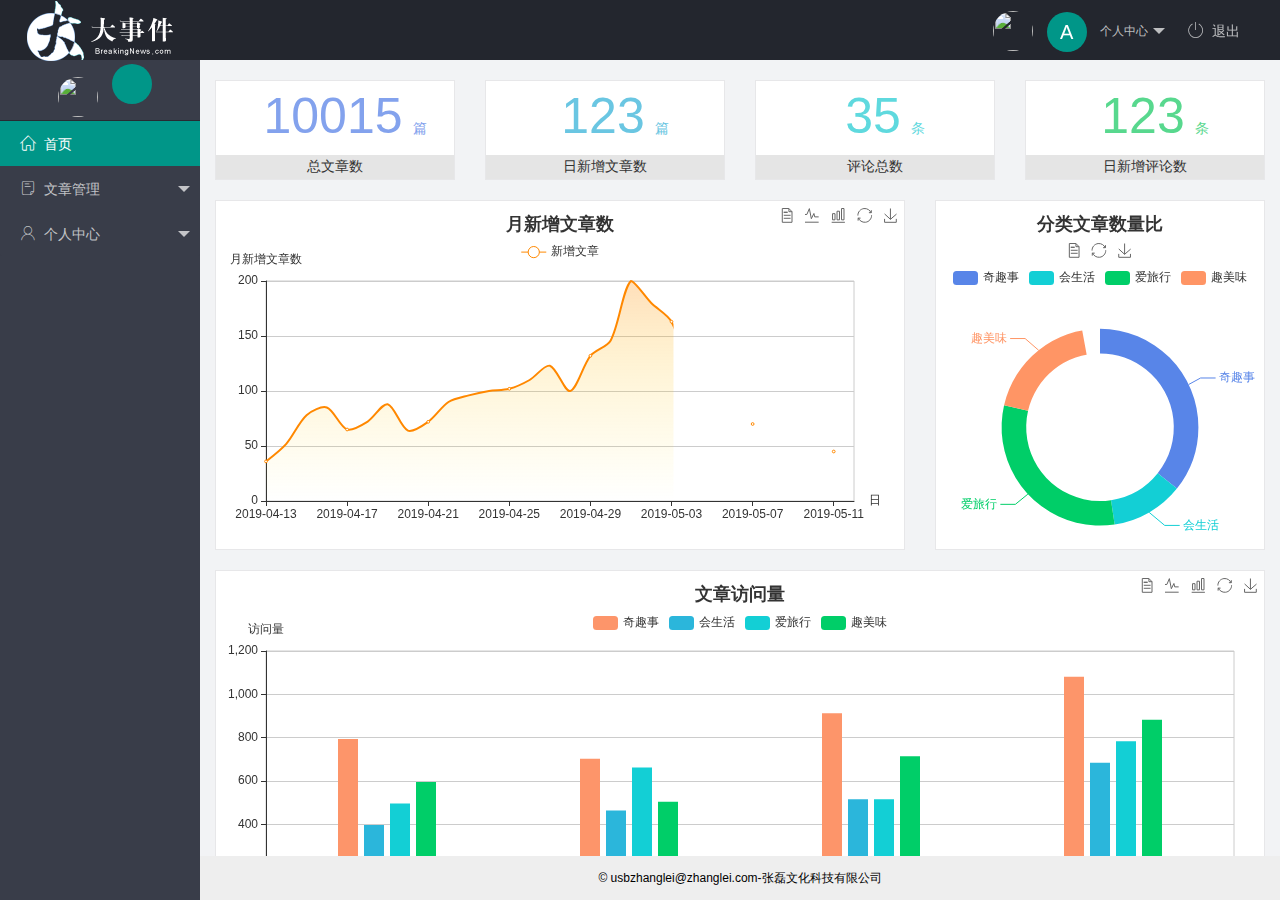
==== commit 9a36f3f9: "完成个人中心功能的开发" ====
--- a/index.html
+++ b/index.html
@@ -20,23 +20,24 @@
       <ul class="layui-nav layui-layout-right">
         <li class="layui-nav-item layui-hide layui-show-md-inline-block">
           <a href="javascript:;" class="userinfo">
-            <img src="http://t.cn/RCzsdCq" class="layui-nav-img">
-            <span class="text-avatar">A</span>
+            <img src="#" class="layui-nav-img">
+            <span class="text-avatar" id="datid">A</span>
             个人中心
           </a>
           <dl class="layui-nav-child">
-            <dd><a href="">基本资料</a></dd>
-            <dd><a href="">更换头像</a></dd>
-            <dd><a href="">重置密码</a></dd>
+            <dd><a href="./user/user_info.html" target="fm">基本资料</a></dd>
+            <dd><a href="./user/user_avatar.html" target="fm">更换头像</a></dd>
+            <dd><a href="./user/user_pwd.html" target="fm">重置密码</a></dd>
           </dl>
-        <li class="layui-nav-item"><a href="javascript:;" id="btnLogout"><span class="iconfont icon-tuichu"></span>退出</a></li>
+        <li class="layui-nav-item"><a href="javascript:;" id="btnLogout"><span
+              class="iconfont icon-tuichu"></span>退出</a></li>
         </li>
     </div>
 
     <div class="layui-side layui-bg-black">
       <div class="layui-side-scroll">
         <div class="userinfo">
-          <img src="http://t.cn/RCzsdCq" class="layui-nav-img">
+          <img src="#" class="layui-nav-img">
           <span class="text-avatar"></span>
           <span id="welcome"></span>
         </div>
@@ -57,9 +58,9 @@
           <li class="layui-nav-item">
             <a href="javascript:;"><span class="iconfont icon-user"></span>个人中心</a>
             <dl class="layui-nav-child">
-              <dd><a href="javascript:;"><i class="layui-icon layui-icon-app"></i> 基本资料</a></dd>
-              <dd><a href="javascript:;"><i class="layui-icon layui-icon-app"></i> 更换头像</a></dd>
-              <dd><a href="javascript:;"><i class="layui-icon layui-icon-app"></i> 重置密码</a></dd>
+              <dd><a href="./user/user_info.html" target="fm"><i class="layui-icon layui-icon-app"></i> 基本资料</a></dd>
+              <dd><a href="./user/user_avatar.html" target="fm"><i class="layui-icon layui-icon-app"></i> 更换头像</a></dd>
+              <dd><a href="./user/user_pwd.html" target="fm"><i class="layui-icon layui-icon-app"></i> 重置密码</a></dd>
             </dl>
           </li>
         </ul>
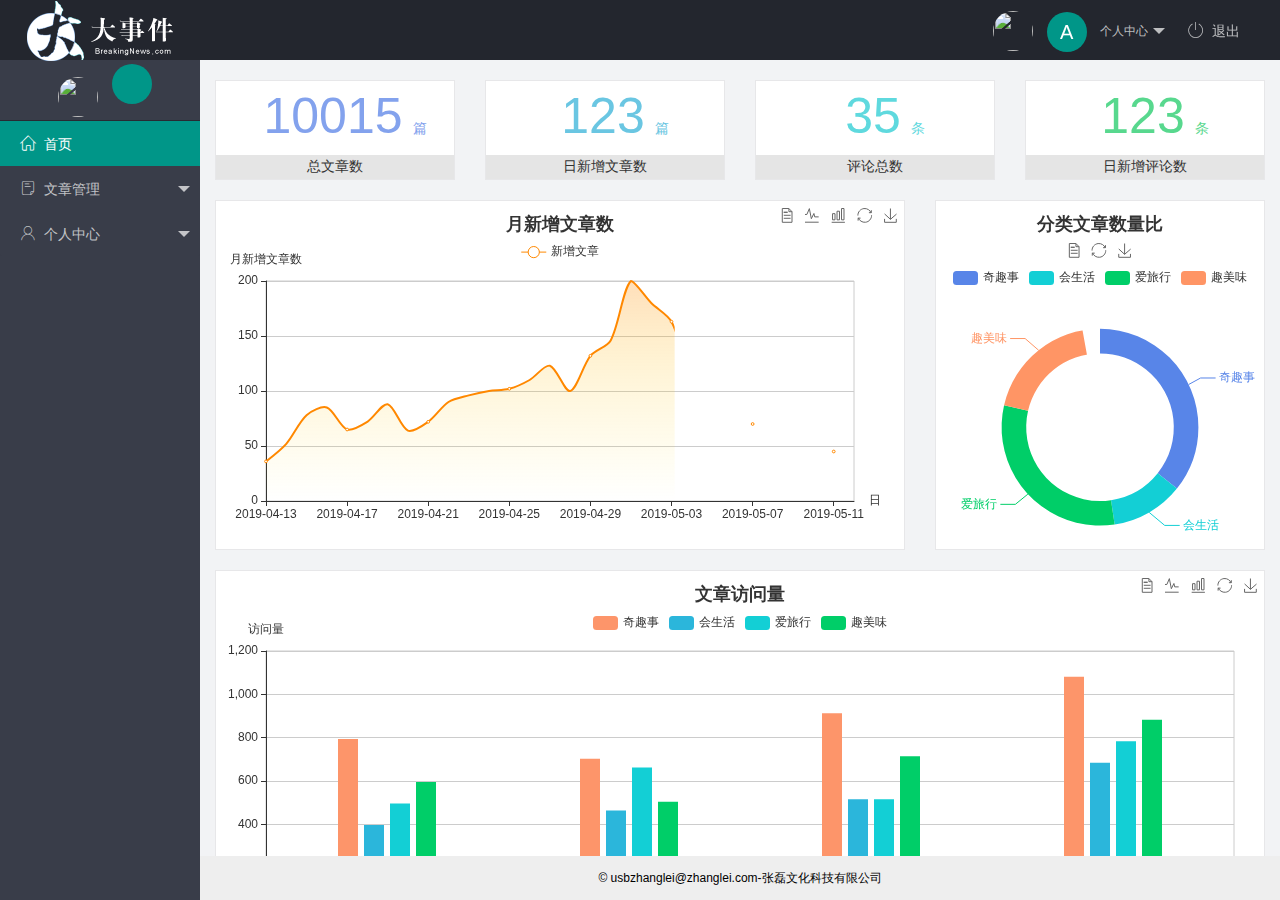
==== commit 6490f867: "完成" ====
--- a/index.html
+++ b/index.html
@@ -50,9 +50,9 @@
           <li class="layui-nav-item">
             <a href="javascript:;"><span class="iconfont icon-16"></span>文章管理</a>
             <dl class="layui-nav-child">
-              <dd><a href="javascript:;"><i class="layui-icon layui-icon-app"></i> 文章类别</a></dd>
-              <dd><a href="javascript:;"><i class="layui-icon layui-icon-app"></i> 文章列表</a></dd>
-              <dd><a href="javascript:;"><i class="layui-icon layui-icon-app"></i> 发布文章</a></dd>
+              <dd><a href="./article/art_cate.html" target="fm"><i class="layui-icon layui-icon-app"></i> 文章类别</a></dd>
+              <dd><a href="./article/art_list.html" target="fm"><i class="layui-icon layui-icon-app"></i> 文章列表</a></dd>
+              <dd><a href="./article/art_pub.html" target="fm"><i class="layui-icon layui-icon-app"></i> 发布文章</a></dd>
             </dl>
           </li>
           <li class="layui-nav-item">
